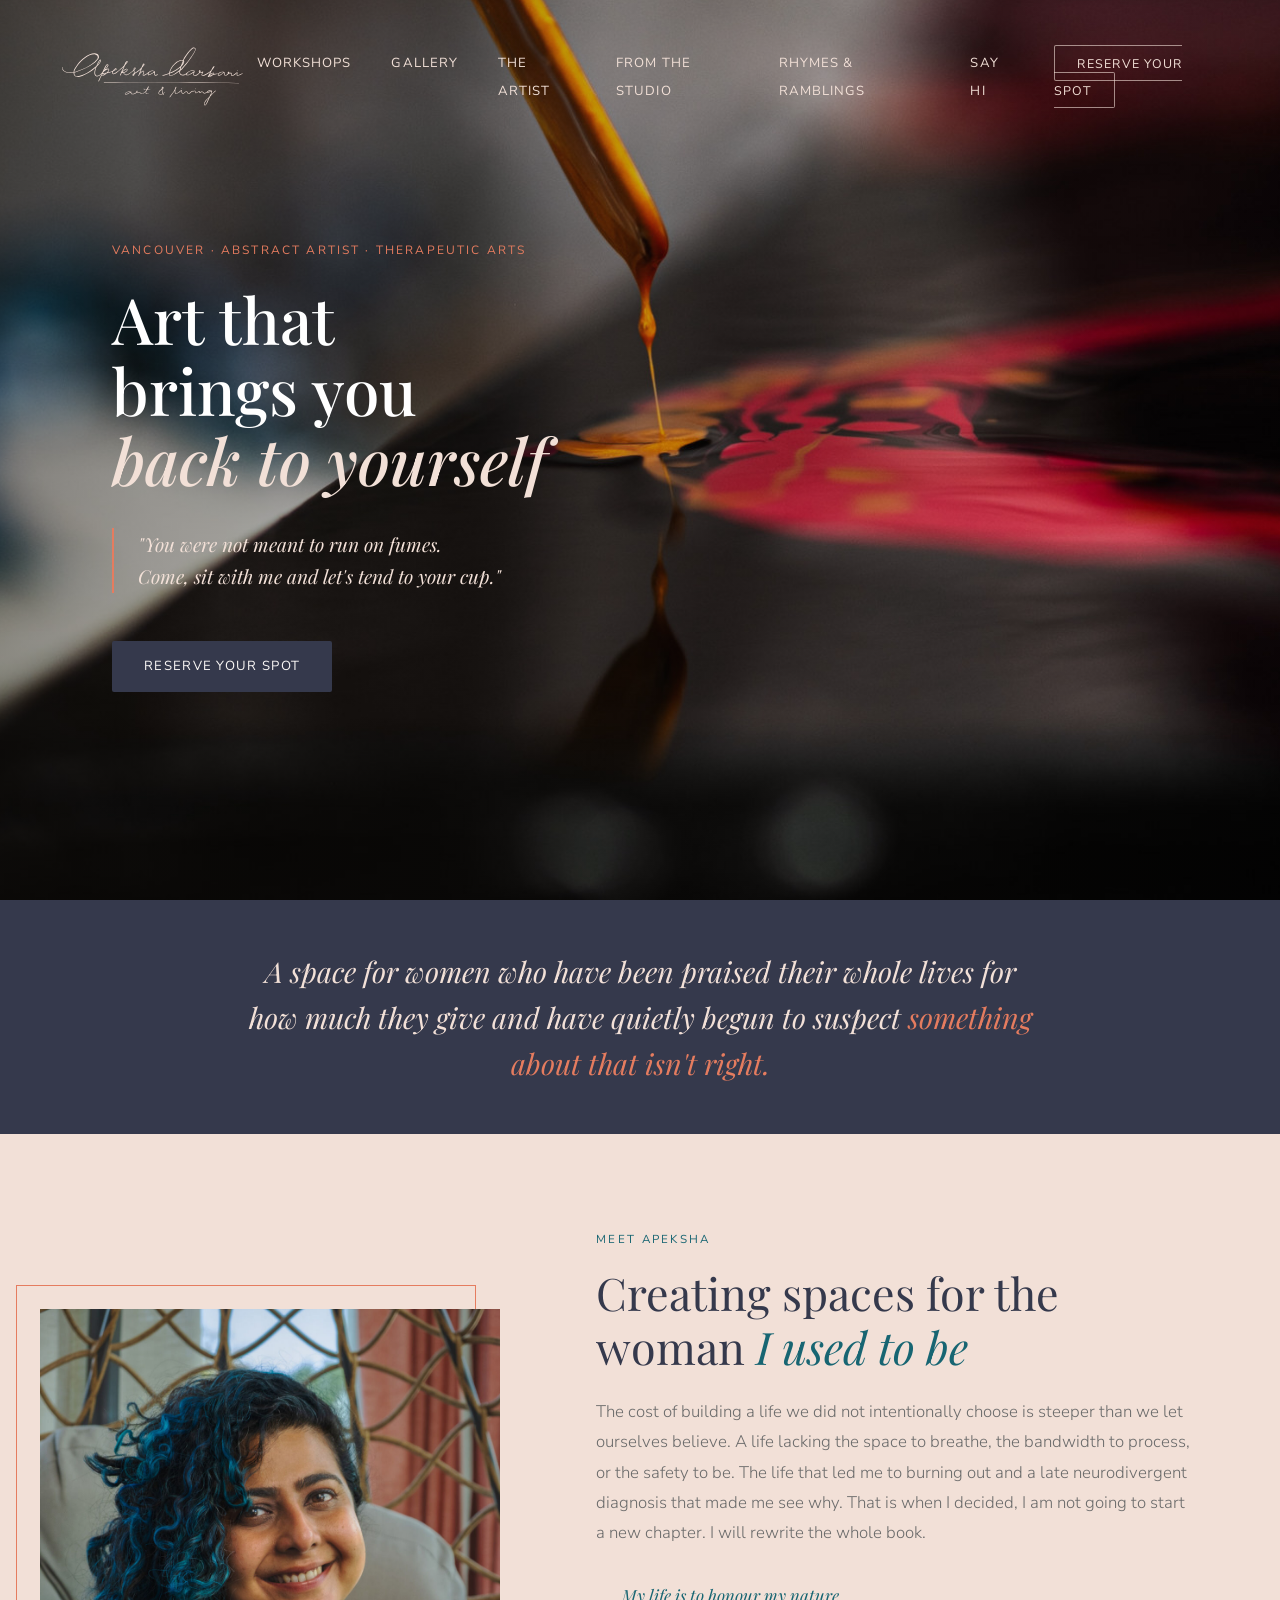
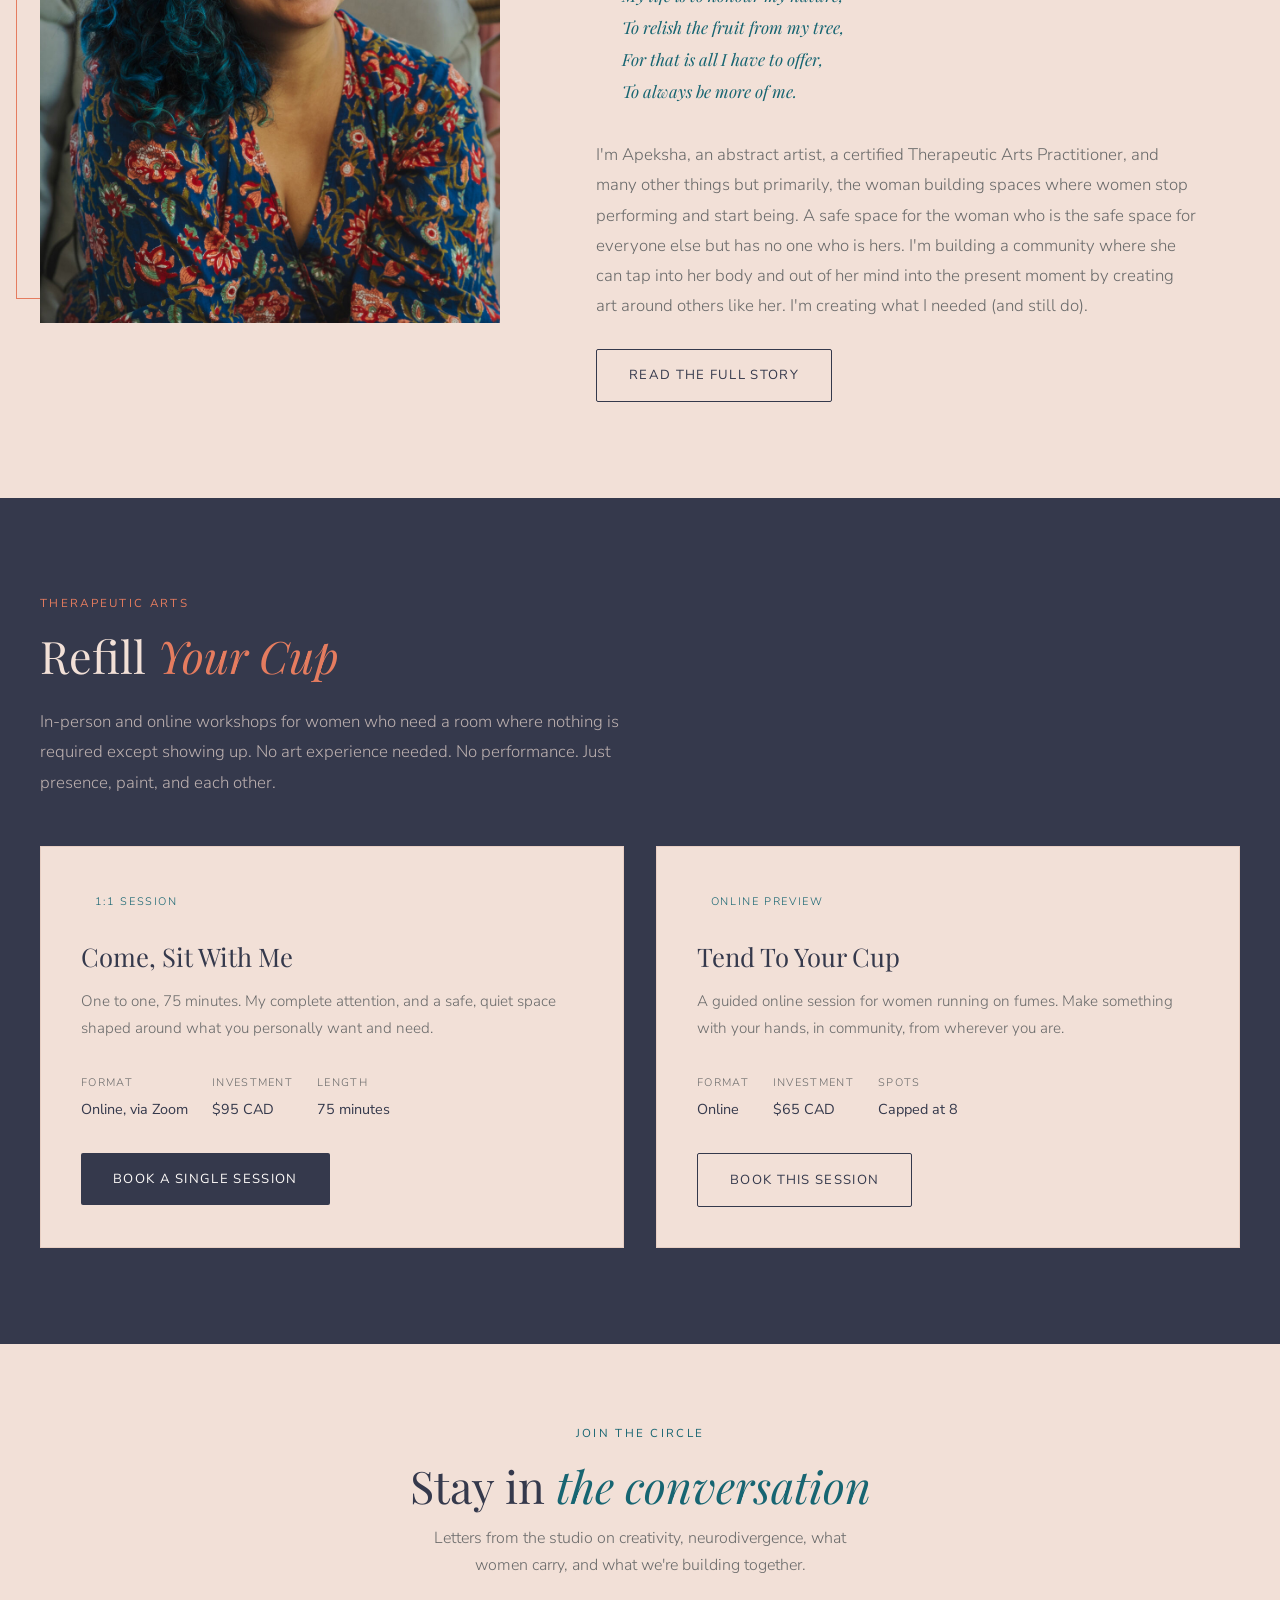
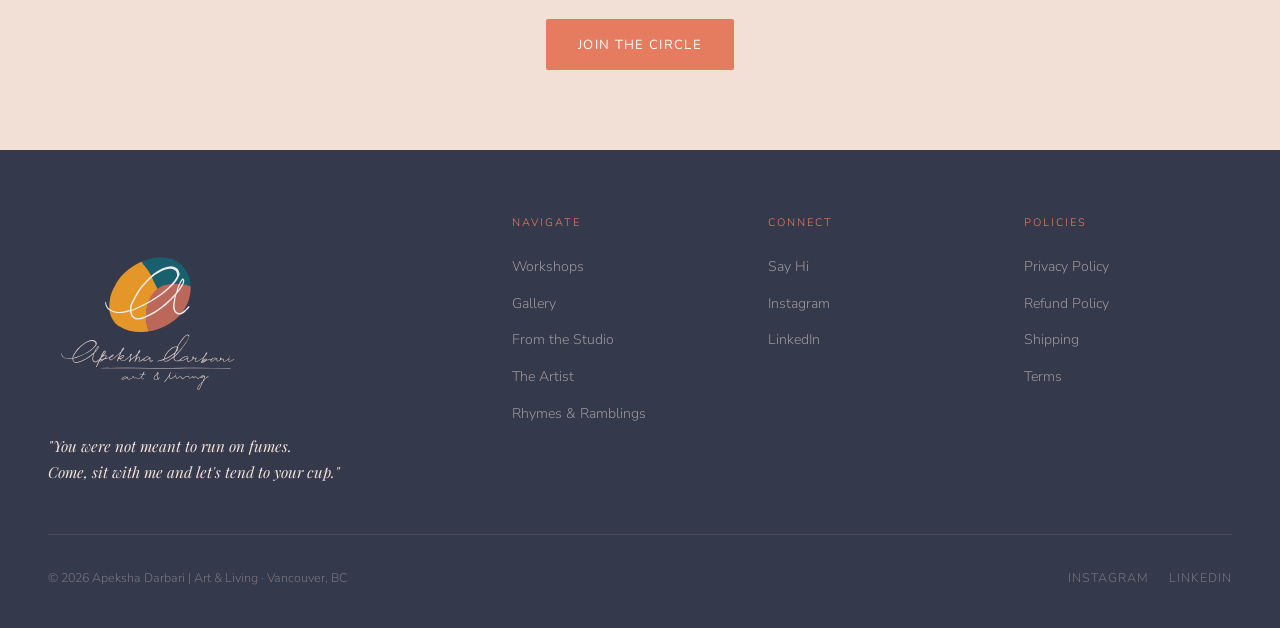
==== index.html @ f72301d7 "Homepage: rebuild workshop preview card for the two live sessions Replace the Aug-15-specific single" ====
<!DOCTYPE html>
<html lang="en">
<head>
  <meta charset="UTF-8" />
  <meta name="viewport" content="width=device-width, initial-scale=1.0" />
  <title>Apeksha Darbari | Art & Living</title>
  <meta name="description" content="Vancouver-based abstract artist and therapeutic arts practitioner. Original pour paintings, workshops for women, and spaces to refill your cup." />
  <meta property="og:type" content="website" />
  <meta property="og:site_name" content="Apeksha Darbari | Art &amp; Living" />
  <meta property="og:url" content="https://apekshadarbari.com/" />
  <link rel="canonical" href="https://apekshadarbari.com/" />
  <meta property="og:title" content="Apeksha Darbari | Art &amp; Living" />
  <meta property="og:description" content="Vancouver-based abstract artist and therapeutic arts practitioner. Original pour paintings, workshops for women, and spaces to refill your cup." />
  <meta property="og:image" content="https://apekshadarbari.com/assets/paintings/DSCF7618_v04.jpg" />
  <meta name="twitter:card" content="summary_large_image" />
  <meta name="twitter:image" content="https://apekshadarbari.com/assets/paintings/DSCF7618_v04.jpg" />
  <script type="application/ld+json">
  {
    "@context": "https://schema.org",
    "@type": "LocalBusiness",
    "name": "Apeksha Darbari | Art & Living",
    "description": "Vancouver-based abstract artist and therapeutic arts practitioner. Original pour paintings, workshops for women, and spaces to refill your cup.",
    "url": "https://apekshadarbari.com/",
    "image": "https://apekshadarbari.com/assets/paintings/DSCF7618_v04.jpg",
    "priceRange": "$$",
    "address": {
      "@type": "PostalAddress",
      "addressLocality": "Vancouver",
      "addressRegion": "BC",
      "addressCountry": "CA"
    },
    "founder": {
      "@type": "Person",
      "name": "Apeksha Darbari",
      "jobTitle": "Abstract Artist & Therapeutic Arts Practitioner",
      "url": "https://apekshadarbari.com/pages/about"
    },
    "sameAs": [
      "https://www.instagram.com/apekshadarbari",
      "https://www.linkedin.com/in/apekshadarbari"
    ]
  }
  </script>
  <link rel="stylesheet" href="css/style.css" />
  <link rel="icon" type="image/x-icon" href="/favicon.ico" />
  <link rel="icon" type="image/png" sizes="32x32" href="/favicon-32x32.png" />
  <link rel="icon" type="image/png" sizes="16x16" href="/favicon-16x16.png" />
  <link rel="apple-touch-icon" sizes="180x180" href="/apple-touch-icon.png" />
  <link rel="preconnect" href="https://fonts.googleapis.com" />
  <link rel="preconnect" href="https://fonts.gstatic.com" crossorigin />
  <link rel="stylesheet" href="https://fonts.googleapis.com/css2?family=Playfair+Display:ital,wght@0,400;0,500;0,600;1,400;1,500&family=Nunito+Sans:wght@300;400;600&family=Kalam:wght@400;700&display=swap" />
  <!-- Google tag (gtag.js) -->
  <script async src="https://www.googletagmanager.com/gtag/js?id=G-0LM9XW9N6Y"></script>
  <script>
    window.dataLayer = window.dataLayer || [];
    function gtag(){dataLayer.push(arguments);}
    gtag('js', new Date());
    gtag('config', 'G-0LM9XW9N6Y');
  </script>

  <!-- Meta Pixel Code -->
  <script>
  !function(f,b,e,v,n,t,s)
  {if(f.fbq)return;n=f.fbq=function(){n.callMethod?
  n.callMethod.apply(n,arguments):n.queue.push(arguments)};
  if(!f._fbq)f._fbq=n;n.push=n;n.loaded=!0;n.version='2.0';
  n.queue=[];t=b.createElement(e);t.async=!0;
  t.src=v;s=b.getElementsByTagName(e)[0];
  s.parentNode.insertBefore(t,s)}(window, document,'script',
  'https://connect.facebook.net/en_US/fbevents.js');
  fbq('init', '1409071834409371');
  fbq('track', 'PageView');
  </script>
  <noscript><img height="1" width="1" style="display:none"
  src="https://www.facebook.com/tr?id=1409071834409371&ev=PageView&noscript=1"
  /></noscript>
  <!-- End Meta Pixel Code -->

</head>
<body>

  <!-- NAV -->
  <nav>
    <a href="index.html" class="nav-logo">
      <img src="assets/branding/02_Logotype (with tagline)/apeksha-darbari_logotype-tagline_slate.svg" alt="Apeksha Darbari | Art & Living" />
    </a>
    <ul class="nav-links">
      <li><a href="pages/workshops.html">Workshops</a></li>
      <li><a href="pages/gallery.html">Gallery</a></li>
      <li><a href="pages/about.html">The Artist</a></li>
      <li><a href="pages/studio.html">From the Studio</a></li>
      <li><a href="pages/poetry.html">Rhymes & Ramblings</a></li>
      <li><a href="pages/contact.html">Say Hi</a></li>
      <li><a href="pages/workshops.html" class="nav-cta">Reserve Your Spot</a></li>
    </ul>
    <div class="hamburger" aria-label="Open menu" role="button" tabindex="0" aria-expanded="false">
      <span></span><span></span><span></span>
    </div>
  </nav>

  <!-- HERO -->
  <section class="hero" style="background-image: none;">
    <div class="hero-bg" style="background-image: url('assets/20250921_photoshoot_apeksha_darbari-04.jpeg');"></div>
    <div class="hero-overlay"></div>
    <div class="hero-text">
      <p class="hero-eyebrow">Vancouver · Abstract Artist · Therapeutic Arts</p>
      <h1 class="hero-title">
        Art that<br>
        brings you<br>
        <em>back to yourself</em>
      </h1>
      <p class="hero-tagline">
        "You were not meant to run on fumes.<br>
        Come, sit with me and let's tend to your cup."
      </p>
      <div class="hero-actions">
        <a href="pages/workshops.html" class="btn-primary">Reserve Your Spot</a>
      </div>
    </div>
  </section>

  <!-- INTRO STRIP -->
  <div class="intro-strip">
    <p>
      A space for women who have been praised their whole lives for how much they give
      and have quietly begun to suspect <span>something about that isn't right.</span>
    </p>
  </div>

  <!-- ABOUT PREVIEW -->
  <section class="about" id="meet-apeksha" style="background: var(--slate);">
    <div class="about-grid">
      <div class="about-image-wrap fade-up">
        <div class="about-image-accent"></div>
        <img
          src="assets/20250921_photoshoot_apeksha_darbari-11.jpg"
          alt="Apeksha Darbari, artist and therapeutic arts practitioner"
          loading="lazy"
        />
      </div>
      <div class="about-text fade-up">
        <span class="section-eyebrow">Meet Apeksha</span>
        <h2 class="section-title">Creating spaces for the<br>woman <em>I used to be</em></h2>
        <p class="section-body">
          The cost of building a life we did not intentionally choose is steeper than we let ourselves believe. A life lacking the space to breathe, the bandwidth to process, or the safety to be. The life that led me to burning out and a late neurodivergent diagnosis that made me see why. That is when I decided, I am not going to start a new chapter. I will rewrite the whole book.
        </p>
        <div class="about-poem">
          My life is to honour my nature,<br>
          To relish the fruit from my tree,<br>
          For that is all I have to offer,<br>
          To always be more of me.
        </div>
        <p class="section-body">
          I'm Apeksha, an abstract artist, a certified Therapeutic Arts Practitioner, and many other things but primarily, the woman building spaces where women stop performing and start being. A safe space for the woman who is the safe space for everyone else but has no one who is hers. I'm building a community where she can tap into her body and out of her mind into the present moment by creating art around others like her. I'm creating what I needed (and still do).
        </p>
        <br>
        <a href="pages/about.html" class="btn-secondary">Read the full story</a>
      </div>
    </div>
  </section>


  <!-- WORKSHOPS PREVIEW -->
  <section class="workshops" style="background: var(--midnight);">
    <div class="container">
      <span class="section-eyebrow">Therapeutic Arts</span>
      <h2 class="section-title" style="color: var(--slate);">Refill <em style="color: var(--clay)">Your Cup</em></h2>
      <p class="section-body" style="color: rgba(242,224,215,0.7);">
        In-person and online workshops for women who need a room where nothing is required except showing up.
        No art experience needed. No performance. Just presence, paint, and each other.
      </p>
      <div class="workshops-grid" style="margin-top: 3rem;">

        <div class="workshop-card fade-up" style="background: var(--slate);">
          <span class="workshop-tag">1:1 Session</span>
          <h3 class="workshop-title">Come, Sit With Me</h3>
          <p class="workshop-desc">
            One to one, 75 minutes. My complete attention, and a safe, quiet
            space shaped around what you personally want and need.
          </p>
          <div class="workshop-meta">
            <div class="workshop-meta-item">
              <span class="workshop-meta-label">Format</span>
              <span class="workshop-meta-value">Online, via Zoom</span>
            </div>
            <div class="workshop-meta-item">
              <span class="workshop-meta-label">Investment</span>
              <span class="workshop-meta-value">$95 CAD</span>
            </div>
            <div class="workshop-meta-item">
              <span class="workshop-meta-label">Length</span>
              <span class="workshop-meta-value">75 minutes</span>
            </div>
          </div>
          <a href="pages/workshops.html#sessions" class="btn-primary">Book a single session</a>
        </div>

        <div class="workshop-card fade-up" style="background: var(--slate);">
          <span class="workshop-tag">Online Preview</span>
          <h3 class="workshop-title">Tend To Your Cup</h3>
          <p class="workshop-desc">
            A guided online session for women running on fumes. Make
            something with your hands, in community, from wherever you are.
          </p>
          <div class="workshop-meta">
            <div class="workshop-meta-item">
              <span class="workshop-meta-label">Format</span>
              <span class="workshop-meta-value">Online</span>
            </div>
            <div class="workshop-meta-item">
              <span class="workshop-meta-label">Investment</span>
              <span class="workshop-meta-value">$65 CAD</span>
            </div>
            <div class="workshop-meta-item">
              <span class="workshop-meta-label">Spots</span>
              <span class="workshop-meta-value">Capped at 8</span>
            </div>
          </div>
          <a href="pages/workshops.html#sessions" class="btn-secondary">Book this session</a>
        </div>

      </div>
    </div>
  </section>

  <!-- EMAIL STRIP -->
  <section class="email-strip" style="background: var(--slate);">
    <span class="section-eyebrow">Join the circle</span>
    <h2 class="section-title">Stay in <em>the conversation</em></h2>
    <p>Letters from the studio on creativity, neurodivergence, what women carry, and what we're building together.</p>
    <a href="https://apekshadarbari.myflodesk.com/dmn24att1h" target="_blank" class="btn-primary">Join the circle</a>
  </section>

  <!-- FOOTER -->
  <footer>
    <div class="footer-grid">
      <div>
        <img src="assets/branding/01_Logo full/apeksha-darbari_logo-full_colour-slate.svg" alt="Apeksha Darbari emblem" class="footer-emblem" />
        <p class="footer-brand-tagline">"You were not meant to run on fumes.<br>Come, sit with me and let's tend to your cup."</p>
      </div>
      <div>
        <p class="footer-heading">Navigate</p>
        <ul class="footer-links">
          <li><a href="pages/workshops.html">Workshops</a></li>
          <li><a href="pages/gallery.html">Gallery</a></li>
          <li><a href="pages/studio.html">From the Studio</a></li>
          <li><a href="pages/about.html">The Artist</a></li>
          <li><a href="pages/poetry.html">Rhymes & Ramblings</a></li>
        </ul>
      </div>
      <div>
        <p class="footer-heading">Connect</p>
        <ul class="footer-links">
          <li><a href="pages/contact.html">Say Hi</a></li>
          <li><a href="https://www.instagram.com/apekshadarbari" target="_blank" rel="noopener">Instagram</a></li>
          <li><a href="https://www.linkedin.com/in/apekshadarbari" target="_blank" rel="noopener">LinkedIn</a></li>
        </ul>
      </div>
      <div>
        <p class="footer-heading">Policies</p>
        <ul class="footer-links">
          <li><a href="pages/privacy.html">Privacy Policy</a></li>
          <li><a href="pages/refunds.html">Refund Policy</a></li>
          <li><a href="pages/shipping.html">Shipping</a></li>
          <li><a href="pages/terms.html">Terms</a></li>
        </ul>
      </div>
    </div>
    <div class="footer-bottom">
      <p>© 2026 Apeksha Darbari | Art & Living · Vancouver, BC</p>
      <div class="social-links">
        <a href="https://www.instagram.com/apekshadarbari" target="_blank" rel="noopener">Instagram</a>
        <a href="https://www.linkedin.com/in/apekshadarbari" target="_blank" rel="noopener">LinkedIn</a>
      </div>
    </div>
  </footer>

  <script src="js/main.js"></script>
</body>
</html>
---- css/style.css ----
/* Fonts (Playfair Display, Nunito Sans, Kalam) are now loaded via a <link rel="stylesheet">
   tag in each page's <head>, not @import here — @import is render-blocking because the
   browser has to download and parse this whole file before it even discovers the fonts
   need loading. A <link> tag lets the browser fetch fonts in parallel instead. */

:root {
  --teal: #176572;
  --teal-light: #e8f4f6;
  --teal-mid: #2a8a9a;
  --clay: #e57c5f;
  --clay-light: #fdf0ec;
  --yellow: #f79d26;
  --midnight: #35394c;
  --slate: #f2e0d7;
  --slate-dark: #e8cfc3;
  --white: #fdfaf8;
  --text: #2a2a2a;
  --text-muted: #6b6b6b;
  --font-display: 'Playfair Display', Georgia, serif;
  --font-body: 'Nunito Sans', 'Proxima Nova', 'Open Sans', sans-serif;
  --max-width: 1200px;
  --section-pad: 6rem 2rem;
}

* { margin: 0; padding: 0; box-sizing: border-box; }

html { scroll-behavior: smooth; }

body {
  font-family: var(--font-body);
  font-weight: 300;
  color: var(--text);
  background: var(--white);
  line-height: 1.7;
  -webkit-font-smoothing: antialiased;
}

a { color: inherit; text-decoration: none; }
img { max-width: 100%; display: block; }

/* Nunito Sans is only loaded at weights 300/400/600 (see the font <link> in each page's <head>) — the browser
   default for <strong>/<b> is font-weight 700, which isn't in that set, so bold text was
   rendering inconsistently (sometimes invisible) across browsers. Pin it to the loaded 600. */
strong, b { font-weight: 600; }

h1, h2, h3, h4 {
  font-family: var(--font-display);
  font-weight: 400;
  line-height: 1.2;
}

/* ── NAV ──
   Scoped to :not(.gallery-pagination) because the gallery page also has a <nav> element
   for its page-number controls (nav.gallery-pagination) - without this exclusion, that
   inherited position:fixed/top:0 and rendered pinned to the top of the viewport instead
   of sitting under the grid where it belongs. */
nav:not(.gallery-pagination) {
  position: fixed;
  top: 0; left: 0; right: 0;
  z-index: 100;
  display: flex;
  align-items: center;
  justify-content: space-between;
  padding: 1.5rem 3rem;
  background: transparent;
  border-bottom: none;
  transition: padding 0.3s ease, background 0.3s ease;
}

nav.scrolled {
  padding: 1rem 3rem;
  background: rgba(53, 57, 76, 0.88);
  backdrop-filter: blur(12px);
}

/* backdrop-filter on nav.scrolled (above) turns <nav> into a containing block for any
   position:fixed descendant, so the full-viewport mobile menu overlay (.nav-links.open,
   which lives inside <nav>) gets trapped inside nav's own small header-height box instead
   of covering the screen — the menu's background stops short and page content bleeds
   through behind the menu text. Killing the blur while the menu is open (menu-open class
   is toggled in js/main.js) removes that containing block so the overlay covers the full
   viewport as intended. Same specificity as nav.scrolled above, so source order decides —
   keep this rule after it. */
nav.menu-open {
  backdrop-filter: none;
}

nav.scrolled .nav-links a,
nav.nav-light.scrolled .nav-links a { color: var(--slate); }
nav.scrolled .nav-links a:hover,
nav.nav-light.scrolled .nav-links a:hover { color: var(--clay); }
nav.scrolled .nav-cta { color: var(--slate) !important; border-color: rgba(242,224,215,0.5) !important; background: transparent !important; }
nav.scrolled .nav-cta:hover { background: var(--clay) !important; color: var(--white) !important; border-color: var(--clay) !important; }
nav.nav-light.scrolled .nav-cta { color: var(--slate) !important; border-color: rgba(242,224,215,0.5) !important; background: transparent !important; }
nav.scrolled .nav-logo img,
nav.nav-light.scrolled .nav-logo img { content: url('../assets/branding/02_Logotype (with tagline)/apeksha-darbari_logotype-tagline_slate.svg'); }

/* To switch nav to full logo: replace the two logo URLs below with:
   ../assets/branding/01_Logo full/apeksha-darbari_logo-full_colour.svg
   and in nav.scrolled use: ../assets/branding/01_Logo full/apeksha-darbari_logo-full_colour-slate.svg */
nav.nav-light .nav-logo img { content: url('../assets/branding/02_Logotype (with tagline)/apeksha-darbari_logotype-tagline_slate.svg'); }
nav.nav-light .nav-links a { color: var(--slate); }
nav.nav-light .nav-links a:hover { color: var(--clay); }
nav.nav-light .nav-cta { color: var(--slate) !important; border-color: rgba(242,224,215,0.5) !important; }
nav.nav-light .nav-cta:hover { background: var(--clay) !important; color: var(--white) !important; border-color: var(--clay) !important; }
nav.nav-light .hamburger span { background: var(--slate); }

.nav-logo img {
  height: auto;
  width: 220px;
  display: block;
}

.nav-links {
  display: flex;
  gap: 2.5rem;
  list-style: none;
}

.nav-links a {
  font-size: 0.82rem;
  font-weight: 400;
  letter-spacing: 0.08em;
  text-transform: uppercase;
  color: var(--slate);
  position: relative;
  transition: color 0.2s;
}

.nav-links a::after {
  content: '';
  position: absolute;
  bottom: -3px; left: 0;
  width: 0; height: 1px;
  background: var(--clay);
  transition: width 0.3s ease;
}

.nav-links a:hover { color: var(--clay); }
.nav-links a:hover::after { width: 100%; }

.nav-cta {
  background: transparent;
  color: var(--slate) !important;
  padding: 0.55rem 1.4rem;
  border-radius: 2px;
  border: 1px solid rgba(242, 224, 215, 0.6) !important;
  font-size: 0.78rem !important;
  letter-spacing: 0.1em !important;
  transition: background 0.2s, border-color 0.2s !important;
}
.nav-cta:hover { background: var(--clay) !important; color: var(--white) !important; border-color: var(--clay) !important; }
.nav-cta::after { display: none !important; }

.hamburger {
  display: none;
  cursor: pointer;
  flex-direction: column;
  gap: 5px;
  /* .nav-links.open (the mobile menu overlay) has z-index: 99 and lives inside <nav>.
     .hamburger has no position set, and unpositioned elements always paint below
     positioned ones regardless of z-index — so without this, the open overlay covers
     the hamburger/close icon completely and there's no visible way to close the menu. */
  position: relative;
  z-index: 100;
  /* Visual icon is only ~22x15px — well under the ~44px touch target recommended for
     mobile. Padding expands the tappable area; the matching negative margin cancels it
     out visually so the icon's position in the nav bar doesn't shift. */
  padding: 14px 11px;
  margin: -14px -11px;
}
/* Default matches .nav-links a's default slate colour, since the base <nav> (no .nav-light)
   is only used on the homepage, which sits over a dark hero image on load. */
.hamburger span { width: 22px; height: 1.5px; background: var(--slate); transition: 0.3s; display: block; }

/* ── HERO ── */
.hero {
  min-height: 100vh;
  position: relative;
  display: flex;
  align-items: center;
  overflow: hidden;
}

.hero-bg {
  position: absolute;
  inset: 0;
  background-size: cover;
  background-position: center;
  transform: scale(1.03);
  transition: transform 8s ease;
}

.hero:hover .hero-bg { transform: scale(1); }

.hero-overlay {
  position: absolute;
  inset: 0;
  background: linear-gradient(
    to right,
    rgba(20, 16, 12, 0.42) 0%,
    rgba(20, 16, 12, 0.22) 60%,
    rgba(20, 16, 12, 0.05) 100%
  );
}

.hero-text {
  position: relative;
  z-index: 1;
  display: flex;
  flex-direction: column;
  justify-content: center;
  padding: 8rem 5rem 6rem;
  max-width: 680px;
}

.hero-eyebrow {
  font-size: 0.75rem;
  letter-spacing: 0.18em;
  text-transform: uppercase;
  color: var(--clay);
  margin-bottom: 1.5rem;
  font-weight: 400;
}

.hero-title {
  font-size: clamp(3rem, 5vw, 5rem);
  font-weight: 500;
  color: #fff;
  line-height: 1.1;
  margin-bottom: 2rem;
}

.hero-title em {
  font-style: italic;
  color: var(--slate);
}

.hero-tagline {
  font-family: var(--font-display);
  font-size: 1.2rem;
  font-weight: 400;
  font-style: italic;
  color: var(--slate);
  line-height: 1.7;
  margin-bottom: 3rem;
  max-width: 480px;
  border-left: 2px solid var(--clay);
  padding-left: 1.5rem;
}

.hero-actions { display: flex; gap: 1rem; flex-wrap: wrap; }
.hero-actions .btn-primary:hover { background: var(--clay); color: var(--white); }

.btn-primary {
  display: inline-block;
  background: var(--midnight);
  color: var(--white);
  padding: 0.9rem 2rem;
  font-size: 0.82rem;
  letter-spacing: 0.1em;
  text-transform: uppercase;
  font-weight: 400;
  border-radius: 2px;
  transition: background 0.2s, transform 0.2s;
  font-family: var(--font-body);
  border: none;
  cursor: pointer;
}
.btn-primary:hover { background: #4a4f66; transform: translateY(-1px); }

/* Join the circle button — clay variant inside email-strip */
.email-strip .btn-primary { background: var(--clay); color: var(--white); border: none; }
.email-strip .btn-primary:hover { background: #d4694d; }

.btn-secondary {
  display: inline-block;
  background: transparent;
  color: #fff;
  padding: 0.9rem 2rem;
  font-size: 0.82rem;
  letter-spacing: 0.1em;
  text-transform: uppercase;
  font-weight: 400;
  border-radius: 2px;
  border: 1px solid rgba(255,255,255,0.5);
  transition: all 0.2s;
  font-family: var(--font-body);
  cursor: pointer;
}
.btn-secondary:hover { border-color: var(--clay); color: var(--clay); transform: translateY(-1px); }

/* btn-secondary outside hero reverts to dark */
section:not(.hero) .btn-secondary,
footer .btn-secondary {
  color: var(--midnight);
  border-color: var(--midnight);
}
section:not(.hero) .btn-secondary:hover,
footer .btn-secondary:hover { border-color: var(--clay); color: var(--clay); }

/* ── SECTION SHARED ── */
section { padding: var(--section-pad); }

.section-eyebrow {
  font-size: 0.72rem;
  letter-spacing: 0.2em;
  text-transform: uppercase;
  color: var(--clay);
  font-weight: 400;
  margin-bottom: 1rem;
  display: block;
}

.section-title {
  font-size: clamp(2rem, 3.5vw, 3rem);
  color: var(--midnight);
  margin-bottom: 1.5rem;
  font-weight: 300;
}

.section-title em { font-style: italic; color: var(--teal); }

.section-body {
  font-size: 1.05rem;
  color: var(--text-muted);
  max-width: 600px;
  line-height: 1.8;
}

.container { max-width: var(--max-width); margin: 0 auto; }

/* ── INTRO STRIP ── */
.intro-strip {
  background: var(--midnight);
  padding: 3rem 3rem;
  text-align: center;
}

.intro-strip p {
  font-family: var(--font-display);
  font-size: clamp(1.3rem, 2.5vw, 1.8rem);
  font-style: italic;
  font-weight: 300;
  color: var(--slate);
  max-width: 800px;
  margin: 0 auto;
  line-height: 1.6;
}

.intro-strip p span { color: var(--clay); }

/* ── ABOUT ── */
.about { background: var(--white); }

.about-grid {
  max-width: var(--max-width);
  margin: 0 auto;
  display: grid;
  grid-template-columns: 5fr 7fr;
  gap: 6rem;
  align-items: center;
}

.about-image-wrap { position: relative; }

.about-image-wrap img {
  width: 100%;
  aspect-ratio: 3/4;
  object-fit: cover;
  object-position: center top;
}

.about-image-accent {
  position: absolute;
  top: -1.5rem; left: -1.5rem;
  width: 100%; height: 100%;
  border: 1.5px solid var(--clay);
  z-index: -1;
}

.about-text { padding-right: 2rem; }

.about-poem {
  font-family: var(--font-display);
  font-style: italic;
  font-size: 1.05rem;
  color: var(--teal);
  line-height: 1.9;
  margin: 2rem 0;
  padding-left: 1.5rem;
  border-left: 2px solid var(--slate);
}

/* ── ART SHOP ── */
.shop { background: var(--slate); }

.shop-header {
  max-width: var(--max-width);
  margin: 0 auto 3rem;
  display: flex;
  justify-content: space-between;
  align-items: flex-end;
}

.art-grid {
  max-width: var(--max-width);
  margin: 0 auto;
  display: grid;
  grid-template-columns: repeat(3, 1fr);
  gap: 2rem;
}

.art-card {
  background: var(--white);
  overflow: hidden;
  transition: transform 0.3s ease, box-shadow 0.3s ease;
  cursor: pointer;
}

.art-card:hover { transform: translateY(-4px); box-shadow: 0 12px 40px rgba(53, 57, 76, 0.12); }

.art-card-image {
  position: relative;
  background: var(--white);
}

.art-card-image img {
  width: 100%;
  height: auto;
  object-fit: contain;
  display: block;
  transition: transform 0.5s ease;
}

.art-card:hover .art-card-image img { transform: scale(1.04); }

.art-card-overlay {
  position: absolute;
  inset: 0;
  background: rgba(53, 57, 76, 0.6);
  display: flex;
  align-items: center;
  justify-content: center;
  opacity: 0;
  transition: opacity 0.3s;
}

.art-card:hover .art-card-overlay { opacity: 1; }

.art-card-overlay span {
  color: var(--white);
  font-size: 0.78rem;
  letter-spacing: 0.15em;
  text-transform: uppercase;
  border: 1px solid rgba(255,255,255,0.6);
  padding: 0.6rem 1.2rem;
}

.art-card-info { padding: 1.25rem 1.25rem 1.5rem; }

.art-card-name {
  font-family: var(--font-display);
  font-size: 1.25rem;
  color: var(--midnight);
  margin-bottom: 0.4rem;
}

.art-card-meta {
  display: flex;
  justify-content: space-between;
  align-items: center;
}

.art-card-price {
  font-size: 0.9rem;
  color: var(--text-muted);
  font-weight: 400;
}

.art-card-status {
  font-size: 0.7rem;
  letter-spacing: 0.1em;
  text-transform: uppercase;
  color: var(--clay);
}

/* ── WORKSHOPS ── */
.workshops { background: var(--white); }

.workshops-grid {
  max-width: var(--max-width);
  margin: 3rem auto 0;
  display: grid;
  grid-template-columns: 1fr 1fr;
  gap: 2rem;
}

.workshop-card {
  border: 1px solid var(--slate-dark);
  padding: 2.5rem;
  position: relative;
  overflow: hidden;
  transition: border-color 0.3s;
}

.workshop-card::before {
  content: '';
  position: absolute;
  top: 0; left: 0;
  width: 3px; height: 0;
  background: var(--teal);
  transition: height 0.4s ease;
}

.workshop-card:hover { border-color: var(--slate); }
.workshop-card:hover::before { height: 100%; }

.workshop-tag {
  display: inline-block;
  font-size: 0.68rem;
  letter-spacing: 0.15em;
  text-transform: uppercase;
  color: var(--teal);
  border: 1px solid var(--slate);
  padding: 0.3rem 0.8rem;
  border-radius: 2px;
  margin-bottom: 1.5rem;
}

.workshop-title {
  font-family: var(--font-display);
  font-size: 1.6rem;
  color: var(--midnight);
  margin-bottom: 1rem;
  font-weight: 400;
}

.workshop-desc {
  font-size: 0.95rem;
  color: var(--text-muted);
  line-height: 1.8;
  margin-bottom: 2rem;
}

.workshop-meta {
  display: flex;
  gap: 1.5rem;
  margin-bottom: 2rem;
}

.workshop-meta-item {
  display: flex;
  flex-direction: column;
  gap: 0.25rem;
}

.workshop-meta-label {
  font-size: 0.68rem;
  letter-spacing: 0.12em;
  text-transform: uppercase;
  color: var(--text-muted);
}

.workshop-meta-value {
  font-size: 0.9rem;
  color: var(--midnight);
  font-weight: 400;
}

/* ── POETRY ── */
.poetry { background: var(--midnight); padding: var(--section-pad); }

.poetry .section-eyebrow { color: var(--clay); }

.poetry .section-title { color: var(--slate); }
.poetry .section-title em { color: var(--clay); }

.poetry-intro {
  font-family: var(--font-display);
  font-style: italic;
  font-size: 1.1rem;
  color: rgba(242, 224, 215, 0.7);
  max-width: 560px;
  line-height: 1.8;
  margin-bottom: 3rem;
}

.poetry-grid {
  max-width: var(--max-width);
  margin: 0 auto;
  display: grid;
  grid-template-columns: repeat(3, 1fr);
  gap: 1.5rem;
}

.poetry-card {
  border: 1px solid rgba(242, 224, 215, 0.15);
  padding: 2rem;
  transition: border-color 0.3s, background 0.3s;
  cursor: pointer;
}

.poetry-card:hover {
  border-color: rgba(229, 124, 95, 0.4);
  background: rgba(229, 124, 95, 0.04);
}

.poetry-card-title {
  font-family: var(--font-display);
  font-size: 1.3rem;
  font-weight: 400;
  color: var(--slate);
  margin-bottom: 0.5rem;
}

.poetry-card-date {
  font-size: 0.72rem;
  letter-spacing: 0.1em;
  text-transform: uppercase;
  color: var(--clay);
  margin-bottom: 1rem;
}

.poetry-card-excerpt {
  font-size: 0.9rem;
  color: rgba(242, 224, 215, 0.6);
  line-height: 1.7;
  font-style: italic;
  font-family: var(--font-display);
}

.poetry-header {
  max-width: var(--max-width);
  margin: 0 auto 3rem;
}

/* ── EMAIL STRIP ── */
.email-strip {
  background: var(--clay-light);
  padding: 5rem 2rem;
  text-align: center;
}

.email-strip .section-title { margin-bottom: 0.75rem; }

.email-strip p {
  color: var(--text-muted);
  font-size: 1rem;
  margin-bottom: 2.5rem;
  max-width: 460px;
  margin-left: auto;
  margin-right: auto;
}

.email-form {
  display: flex;
  gap: 0;
  max-width: 440px;
  margin: 0 auto;
}

.email-form input {
  flex: 1;
  padding: 0.9rem 1.25rem;
  border: 1px solid var(--slate-dark);
  background: var(--white);
  font-family: var(--font-body);
  font-size: 0.9rem;
  font-weight: 300;
  outline: none;
  color: var(--text);
  border-radius: 0;
}

.email-form input::placeholder { color: var(--text-muted); }
.email-form input:focus { border-color: var(--midnight); }

.email-form button {
  background: var(--midnight);
  color: var(--white);
  border: none;
  padding: 0.9rem 1.75rem;
  font-family: var(--font-body);
  font-size: 0.78rem;
  letter-spacing: 0.1em;
  text-transform: uppercase;
  cursor: pointer;
  font-weight: 400;
  transition: background 0.2s;
  border-radius: 0;
}

.email-form button:hover { background: #4a4f66; }

/* ── CONTACT ── */
.contact { background: var(--white); }

.contact-grid {
  max-width: var(--max-width);
  margin: 0 auto;
  display: grid;
  grid-template-columns: 1fr 1fr;
  gap: 6rem;
  align-items: start;
}

.contact-form-group { margin-bottom: 1.25rem; }

.contact-form-group label {
  display: block;
  font-size: 0.72rem;
  letter-spacing: 0.12em;
  text-transform: uppercase;
  color: var(--text-muted);
  margin-bottom: 0.5rem;
}

.contact-form-group input,
.contact-form-group textarea {
  width: 100%;
  padding: 0.85rem 1rem;
  border: 1px solid var(--slate-dark);
  background: var(--white);
  font-family: var(--font-body);
  font-size: 0.95rem;
  font-weight: 300;
  color: var(--text);
  outline: none;
  transition: border-color 0.2s;
  border-radius: 0;
}

.contact-form-group input:focus,
.contact-form-group textarea:focus { border-color: var(--midnight); }

.contact-form-group textarea { min-height: 140px; resize: vertical; }

.contact-info-item {
  margin-bottom: 2rem;
}

.contact-info-label {
  font-size: 0.72rem;
  letter-spacing: 0.12em;
  text-transform: uppercase;
  color: var(--clay);
  display: block;
  margin-bottom: 0.4rem;
}

.contact-info-value {
  font-family: var(--font-display);
  font-size: 1.15rem;
  color: var(--midnight);
}

/* ── FOOTER ── */
footer {
  background: var(--midnight);
  padding: 4rem 3rem 2.5rem;
}

.footer-grid {
  max-width: var(--max-width);
  margin: 0 auto;
  display: grid;
  grid-template-columns: 2fr 1fr 1fr 1fr;
  gap: 3rem;
  margin-bottom: 3rem;
}

.footer-emblem {
  height: auto;
  width: 200px;
  margin-bottom: 1.25rem;
  opacity: 0.9;
}

.footer-brand-tagline {
  font-family: var(--font-display);
  font-style: italic;
  font-size: 0.95rem;
  color: var(--slate);
  line-height: 1.7;
  max-width: 420px;
  white-space: normal;
}

.footer-heading {
  font-size: 0.68rem;
  letter-spacing: 0.18em;
  text-transform: uppercase;
  color: var(--clay);
  margin-bottom: 1.25rem;
}

.footer-links { list-style: none; }
.footer-links li { margin-bottom: 0.6rem; }
.footer-links a {
  font-size: 0.88rem;
  color: rgba(242, 224, 215, 0.55);
  transition: color 0.2s;
}
.footer-links a:hover { color: var(--slate); }

.footer-bottom {
  max-width: var(--max-width);
  margin: 0 auto;
  padding-top: 2rem;
  border-top: 1px solid rgba(242, 224, 215, 0.1);
  display: flex;
  justify-content: space-between;
  align-items: center;
}

.footer-bottom p {
  font-size: 0.78rem;
  color: rgba(242, 224, 215, 0.35);
}

.social-links { display: flex; gap: 1.25rem; }
.social-links a {
  font-size: 0.78rem;
  letter-spacing: 0.08em;
  color: rgba(242, 224, 215, 0.35);
  text-transform: uppercase;
  transition: color 0.2s;
}
.social-links a:hover { color: var(--clay); }

/* ── PAGE HERO (inner pages) ── */
.page-hero {
  padding: 12rem 3rem 6rem;
  background: var(--midnight);
  max-width: 100%;
}

.page-hero-inner { max-width: var(--max-width); margin: 0 auto; }

.page-hero .section-eyebrow { color: var(--clay); }
.page-hero .section-title { font-size: clamp(2.5rem, 5vw, 4rem); color: var(--slate); }
.page-hero .section-title em { color: var(--clay); }
.page-hero .section-title em { font-style: italic; color: var(--clay); }

/* ── PRODUCT PAGE ── */
.product-grid {
  max-width: var(--max-width);
  margin: 0 auto;
  display: grid;
  grid-template-columns: repeat(auto-fill, minmax(300px, 1fr));
  gap: 2rem;
}

/* ── HEADING COLOR BY SECTION BACKGROUND (site-wide) ──
   Two-tone headings: the lead-in text takes the primary text color for
   that background, and the emphasized <em> phrase takes the accent color.
   Midnight-background sections: lead-in slate, emphasis clay.
   Slate-background sections: lead-in midnight, emphasis teal.
   This targets .section-title (h1/h2 page and section headings) only;
   body/primary text elsewhere is unaffected. */
section[style*="var(--midnight)"] .section-title {
  color: var(--slate);
}
section[style*="var(--midnight)"] .section-title em {
  color: var(--clay);
}
section[style*="var(--slate)"] .section-title {
  color: var(--midnight);
}
section[style*="var(--slate)"] .section-title em {
  color: var(--teal);
}

/* Same background-aware rule for eyebrow labels: Clay reads poorly on Slate,
   so eyebrows switch to Teal there. Midnight-background eyebrows keep the
   default Clay (already the base .section-eyebrow color, no override needed). */
section[style*="var(--slate)"] .section-eyebrow {
  color: var(--teal);
}

/* ── RESPONSIVE ── */
@media (max-width: 960px) {
  nav:not(.gallery-pagination) { padding: 1.25rem 1.5rem; }
  .hero { min-height: 90vh; }
  .hero-text { padding: 7rem 2.5rem 4rem; max-width: 100%; }
  .about-grid { grid-template-columns: 1fr; gap: 3rem; }
  .about-image-accent { display: none; }
  .about-text { padding-right: 0; }
  .art-grid { grid-template-columns: 1fr 1fr; }
  .workshops-grid { grid-template-columns: 1fr; }
  .poetry-grid { grid-template-columns: 1fr 1fr; }
  .footer-grid { grid-template-columns: 1fr 1fr; gap: 2rem; }
  .contact-grid { grid-template-columns: 1fr; gap: 3rem; }
}

@media (max-width: 640px) {
  :root { --section-pad: 4rem 1.5rem; }
  nav:not(.gallery-pagination) { padding: 1rem 1.5rem; }
  .nav-links { display: none; }
  .hamburger { display: flex; }
  .nav-links.open {
    display: flex;
    flex-direction: column;
    position: fixed;
    top: 0; left: 0; right: 0; bottom: 0;
    background: var(--midnight);
    align-items: center;
    justify-content: center;
    gap: 2rem;
    z-index: 99;
  }
  .nav-links.open a { font-size: 1.1rem; color: var(--slate); }
  .nav-links.open a:hover { color: var(--clay); }
  .nav-links.open a.nav-cta { color: var(--slate) !important; border-color: rgba(242,224,215,0.5) !important; background: transparent !important; }
  .nav-links.open a.nav-cta:hover { background: var(--clay) !important; color: var(--white) !important; border-color: var(--clay) !important; }
  .nav-links.open ~ .hamburger span { background: var(--slate); }
  .art-grid { grid-template-columns: 1fr; }
  .poetry-grid { grid-template-columns: 1fr; }
  .footer-grid { grid-template-columns: 1fr; }
  .workshops-grid { grid-template-columns: 1fr; }
  .email-form { flex-direction: column; }
  .shop-header { flex-direction: column; align-items: flex-start; gap: 1rem; }
  .hero-title { font-size: 2.5rem; }
}

/* ── ANIMATIONS ── */
.fade-up {
  opacity: 0;
  transform: translateY(24px);
  transition: opacity 0.7s ease, transform 0.7s ease;
}
.fade-up.visible { opacity: 1; transform: translateY(0); }

.fade-up:nth-child(2) { transition-delay: 0.1s; }
.fade-up:nth-child(3) { transition-delay: 0.2s; }
.fade-up:nth-child(4) { transition-delay: 0.3s; }
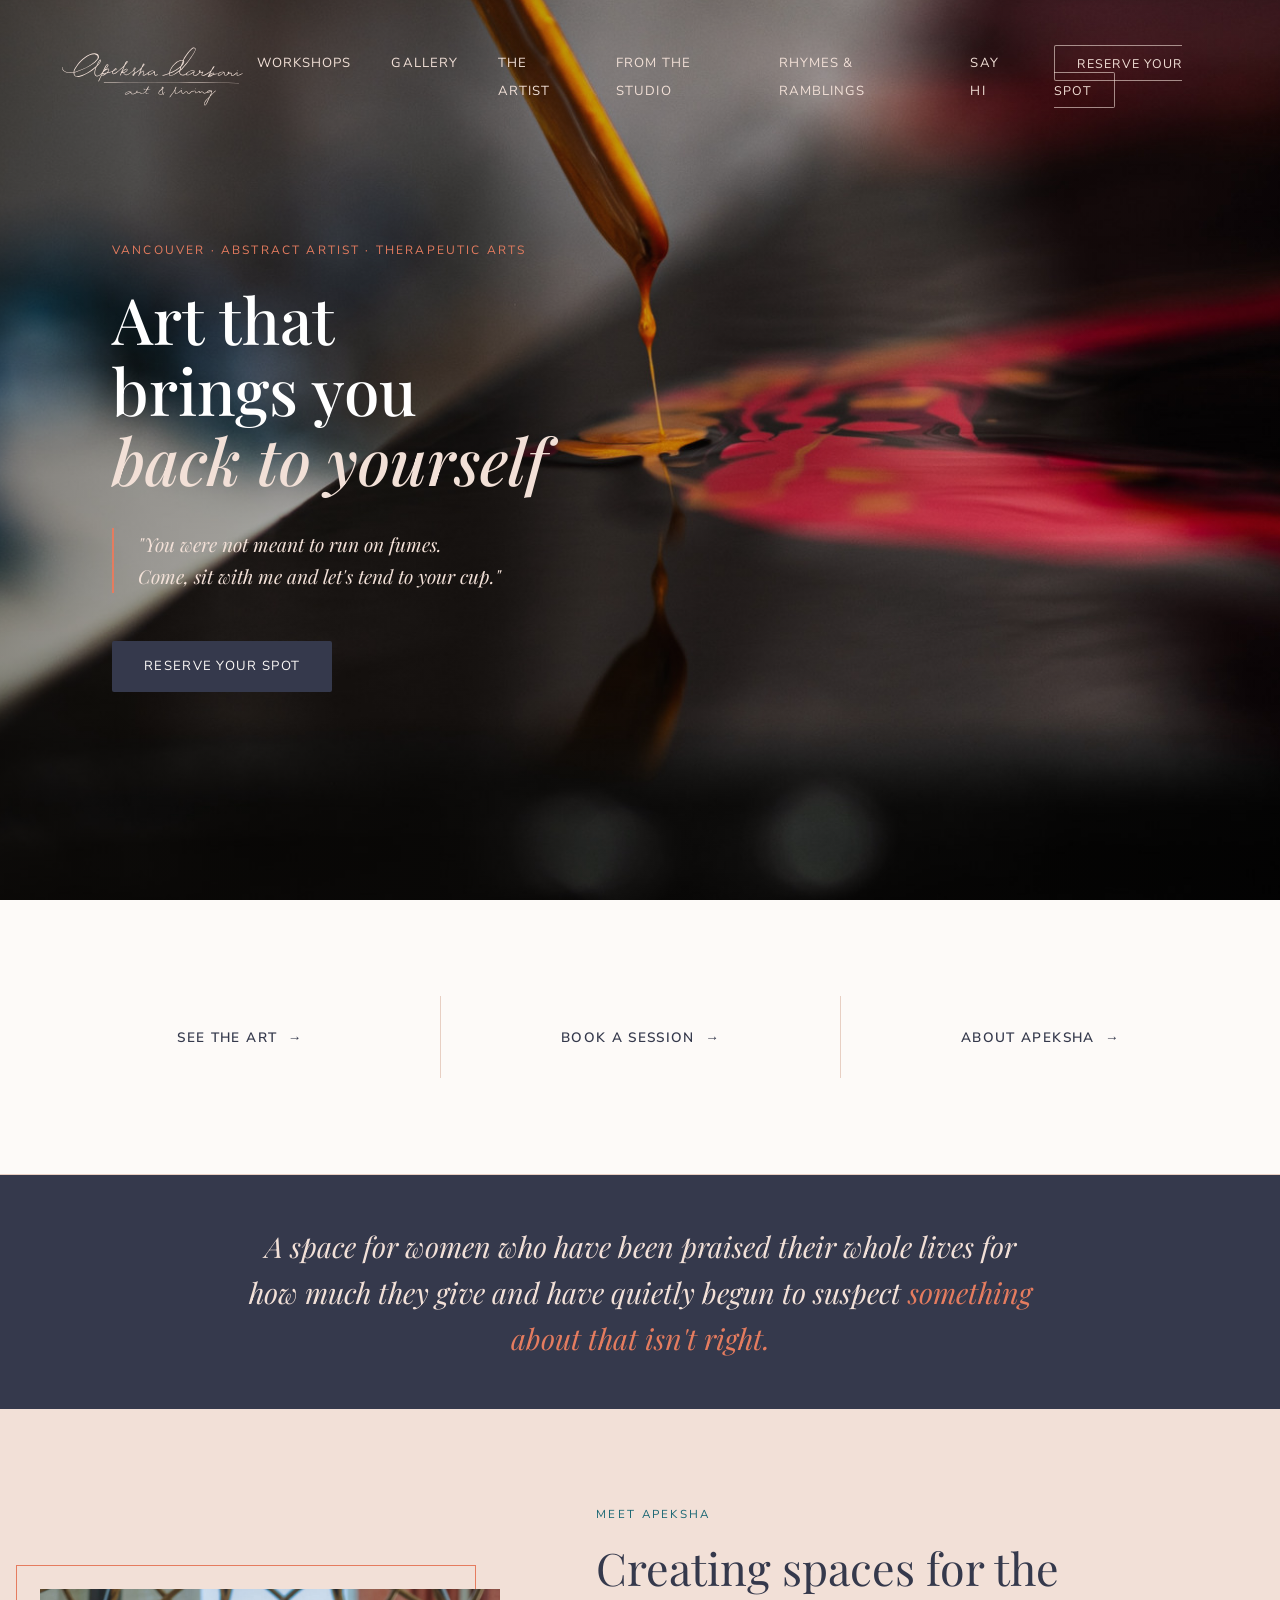
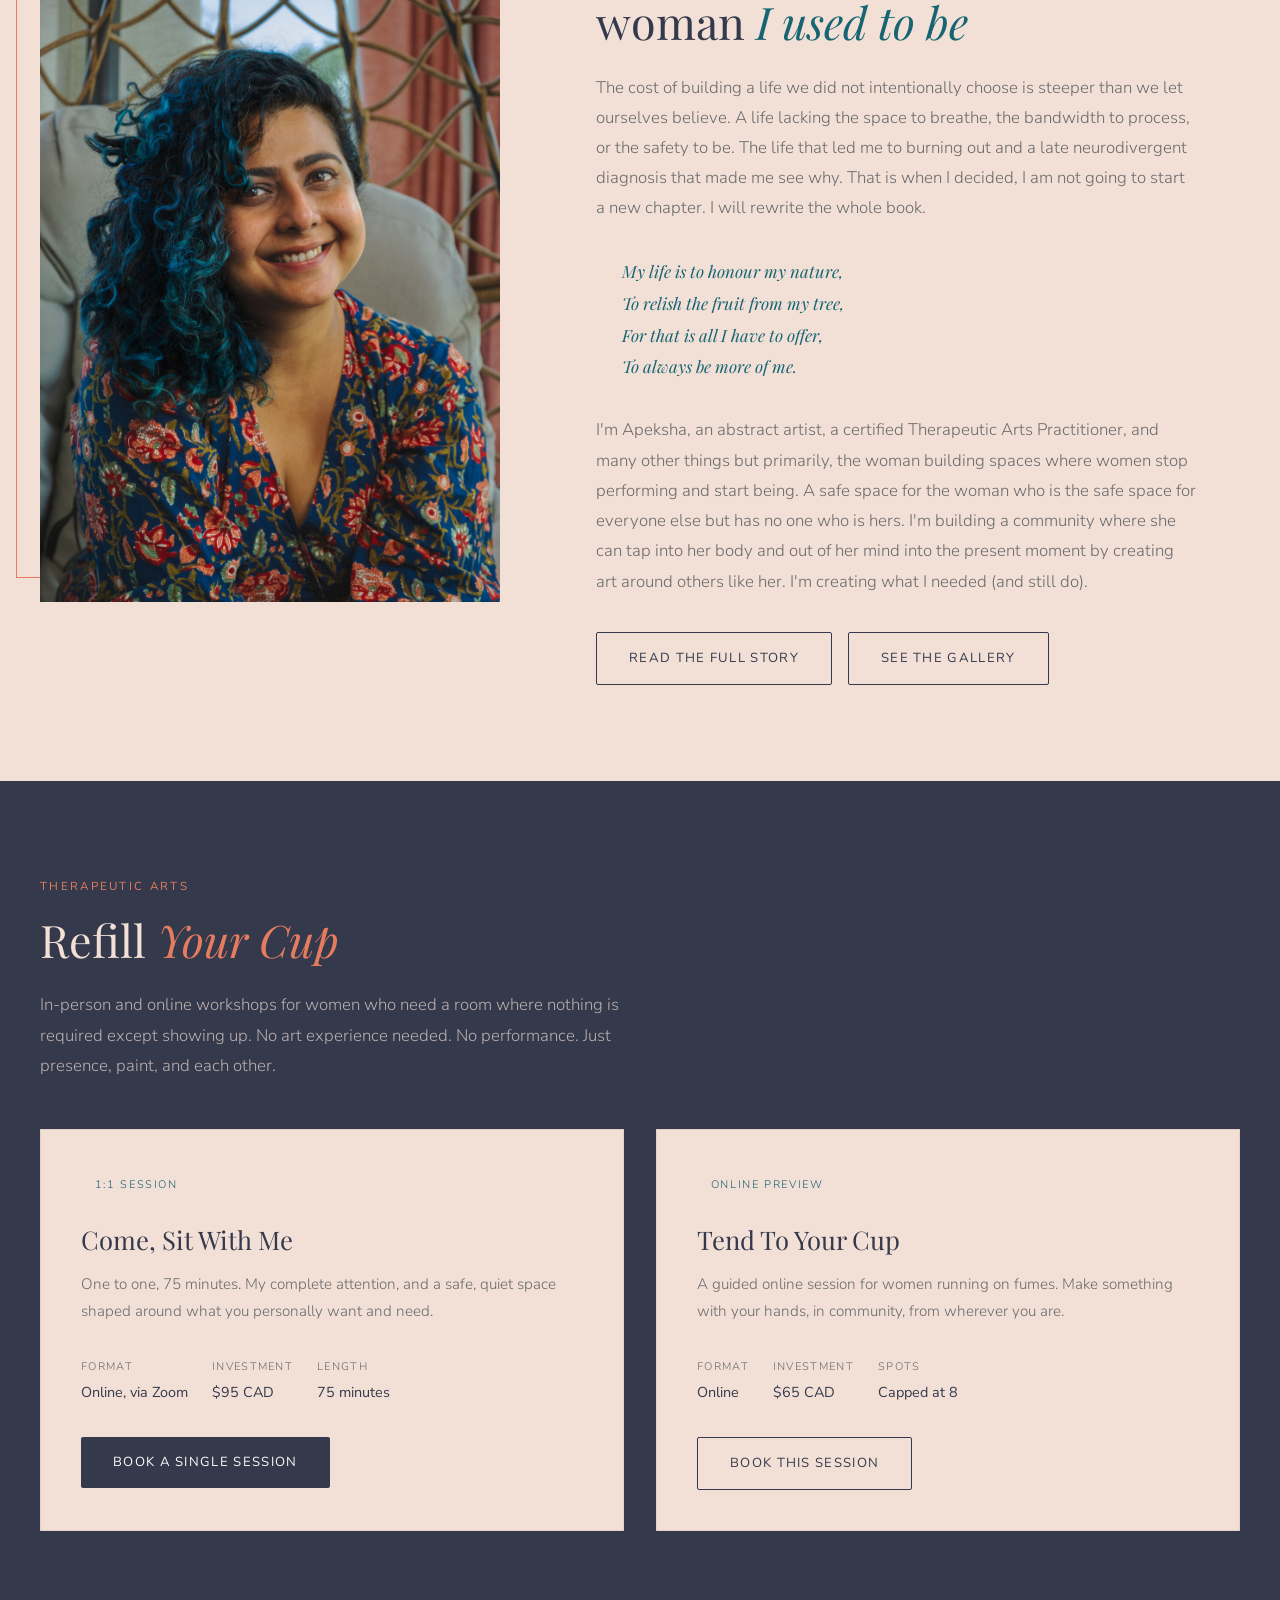
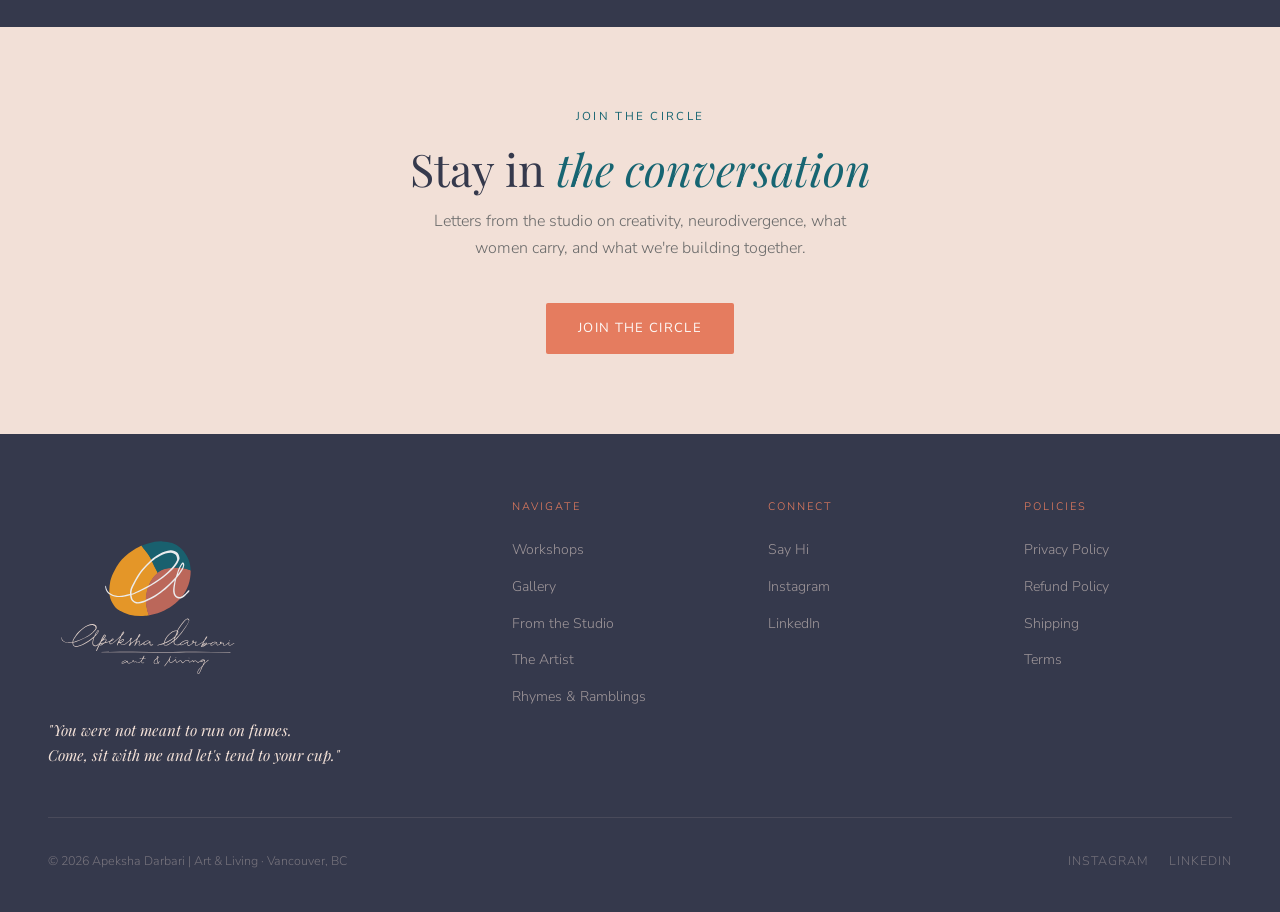
==== commit 3fd190c6: "Site fixes: remove duplicate workshops content, fix gallery modal image, homepage 3-path fork, nav C" ====
--- a/index.html
+++ b/index.html
@@ -49,6 +49,44 @@
   <link rel="preconnect" href="https://fonts.googleapis.com" />
   <link rel="preconnect" href="https://fonts.gstatic.com" crossorigin />
   <link rel="stylesheet" href="https://fonts.googleapis.com/css2?family=Playfair+Display:ital,wght@0,400;0,500;0,600;1,400;1,500&family=Nunito+Sans:wght@300;400;600&family=Kalam:wght@400;700&display=swap" />
+  <style>
+    /* Three-path fork: quick self-select doorways directly under the hero, so a visitor can
+       route themselves (art / sessions / about) within seconds of landing. Labels below are
+       placeholders — final copy to follow separately. */
+    .path-fork { background: var(--white); border-bottom: 1px solid var(--slate-dark); }
+    .path-fork-inner {
+      max-width: var(--max-width);
+      margin: 0 auto;
+      display: grid;
+      grid-template-columns: repeat(3, 1fr);
+    }
+    .path-card {
+      display: flex;
+      align-items: center;
+      justify-content: center;
+      gap: 0.65rem;
+      padding: 1.85rem 1rem;
+      text-decoration: none;
+      font-family: var(--font-body);
+      font-size: 0.85rem;
+      font-weight: 600;
+      letter-spacing: 0.1em;
+      text-transform: uppercase;
+      color: var(--midnight);
+      border-left: 1px solid var(--slate-dark);
+      transition: color 0.2s ease, background 0.2s ease;
+    }
+    .path-card:first-child { border-left: none; }
+    .path-card:hover { color: var(--clay); background: var(--slate); }
+    .path-card-arrow { transition: transform 0.2s ease; }
+    .path-card:hover .path-card-arrow { transform: translateX(4px); }
+    @media (max-width: 700px) {
+      .path-fork-inner { grid-template-columns: 1fr; }
+      .path-card { border-left: none; border-top: 1px solid var(--slate-dark); }
+      .path-card:first-child { border-top: none; }
+    }
+    .about-text .btn-row { display: flex; gap: 1rem; flex-wrap: wrap; margin-top: 0.5rem; }
+  </style>
   <!-- Google tag (gtag.js) -->
   <script async src="https://www.googletagmanager.com/gtag/js?id=G-0LM9XW9N6Y"></script>
   <script>
@@ -119,6 +157,25 @@
     </div>
   </section>
 
+  <!-- THREE PATHS: quick self-select doorways, sits directly under the hero so it's visible
+       within a beat of landing. Labels are placeholders — final copy to follow separately. -->
+  <section class="path-fork">
+    <div class="path-fork-inner">
+      <a href="pages/gallery.html" class="path-card">
+        <span>See the Art</span>
+        <span class="path-card-arrow" aria-hidden="true">&rarr;</span>
+      </a>
+      <a href="pages/workshops.html" class="path-card">
+        <span>Book a Session</span>
+        <span class="path-card-arrow" aria-hidden="true">&rarr;</span>
+      </a>
+      <a href="pages/about.html" class="path-card">
+        <span>About Apeksha</span>
+        <span class="path-card-arrow" aria-hidden="true">&rarr;</span>
+      </a>
+    </div>
+  </section>
+
   <!-- INTRO STRIP -->
   <div class="intro-strip">
     <p>
@@ -154,7 +211,10 @@
           I'm Apeksha, an abstract artist, a certified Therapeutic Arts Practitioner, and many other things but primarily, the woman building spaces where women stop performing and start being. A safe space for the woman who is the safe space for everyone else but has no one who is hers. I'm building a community where she can tap into her body and out of her mind into the present moment by creating art around others like her. I'm creating what I needed (and still do).
         </p>
         <br>
-        <a href="pages/about.html" class="btn-secondary">Read the full story</a>
+        <div class="btn-row">
+          <a href="pages/about.html" class="btn-secondary">Read the full story</a>
+          <a href="pages/gallery.html" class="btn-secondary">See the gallery</a>
+        </div>
       </div>
     </div>
   </section>
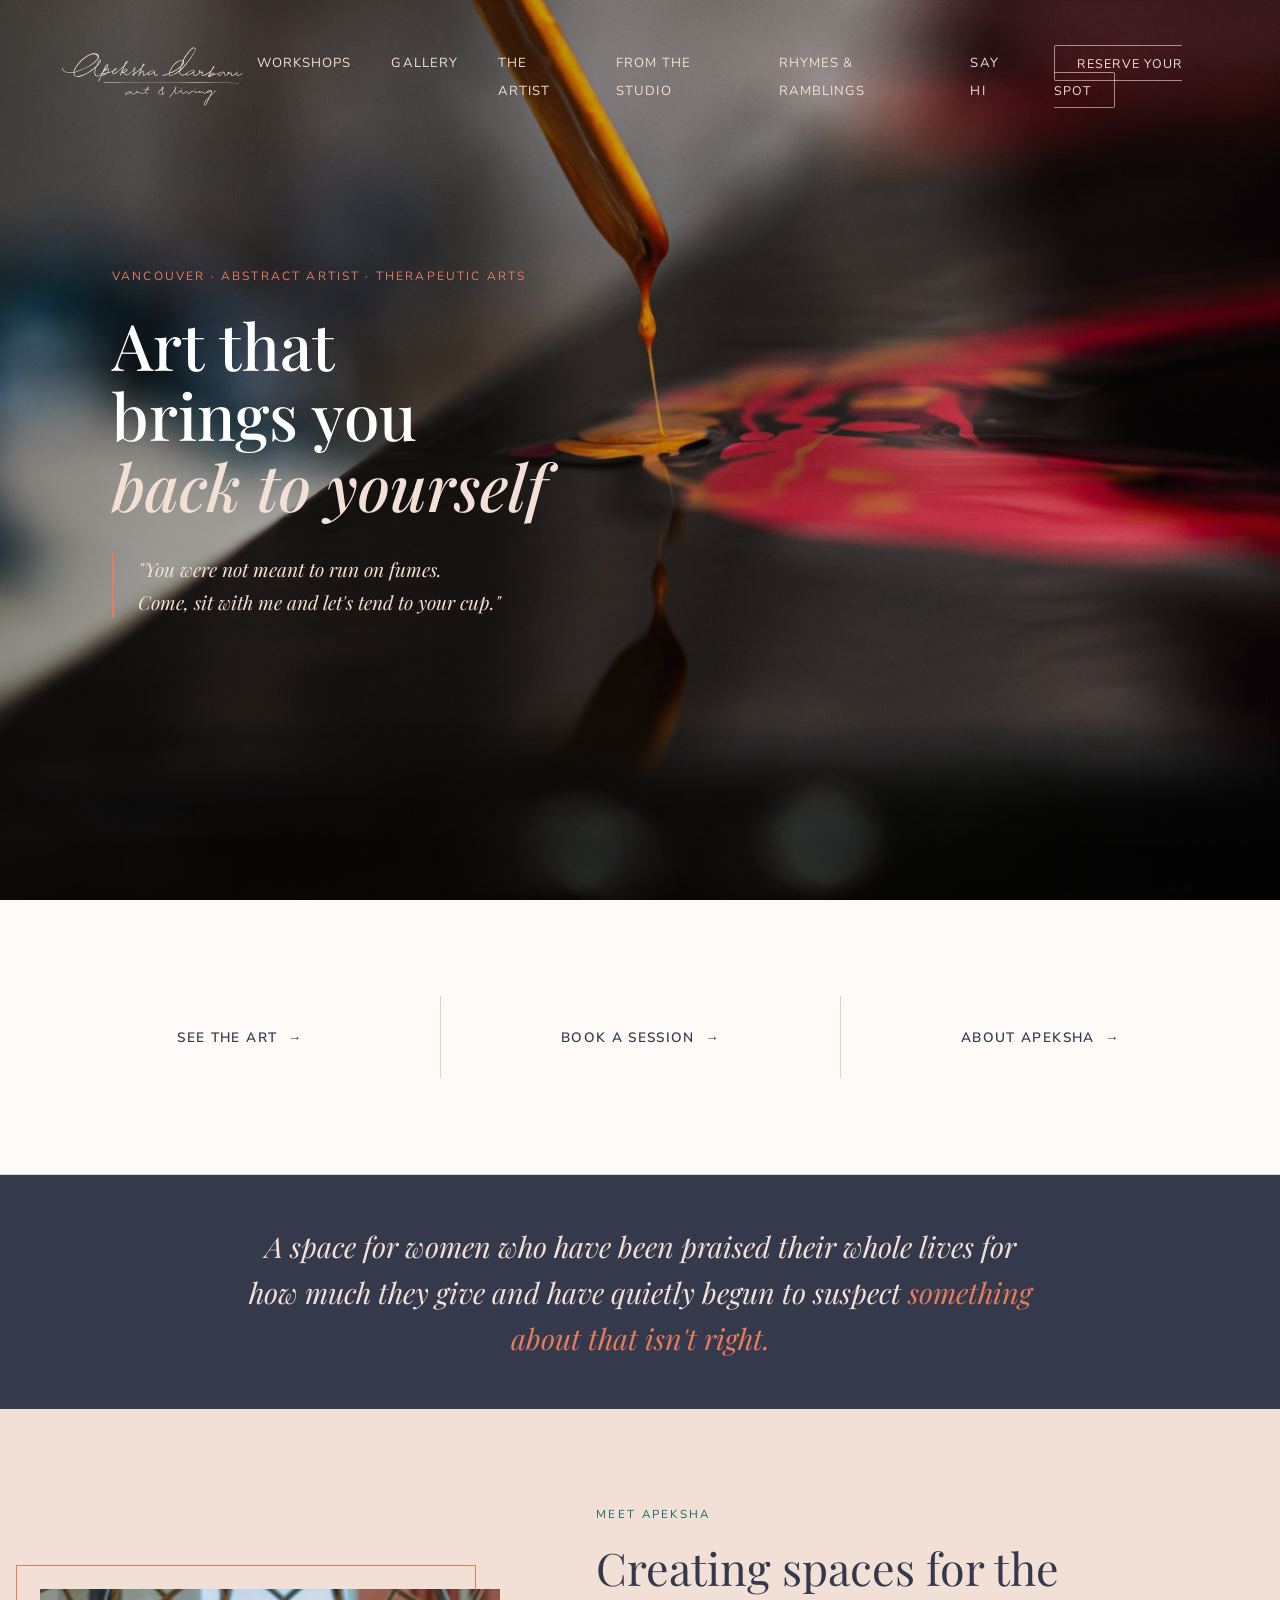
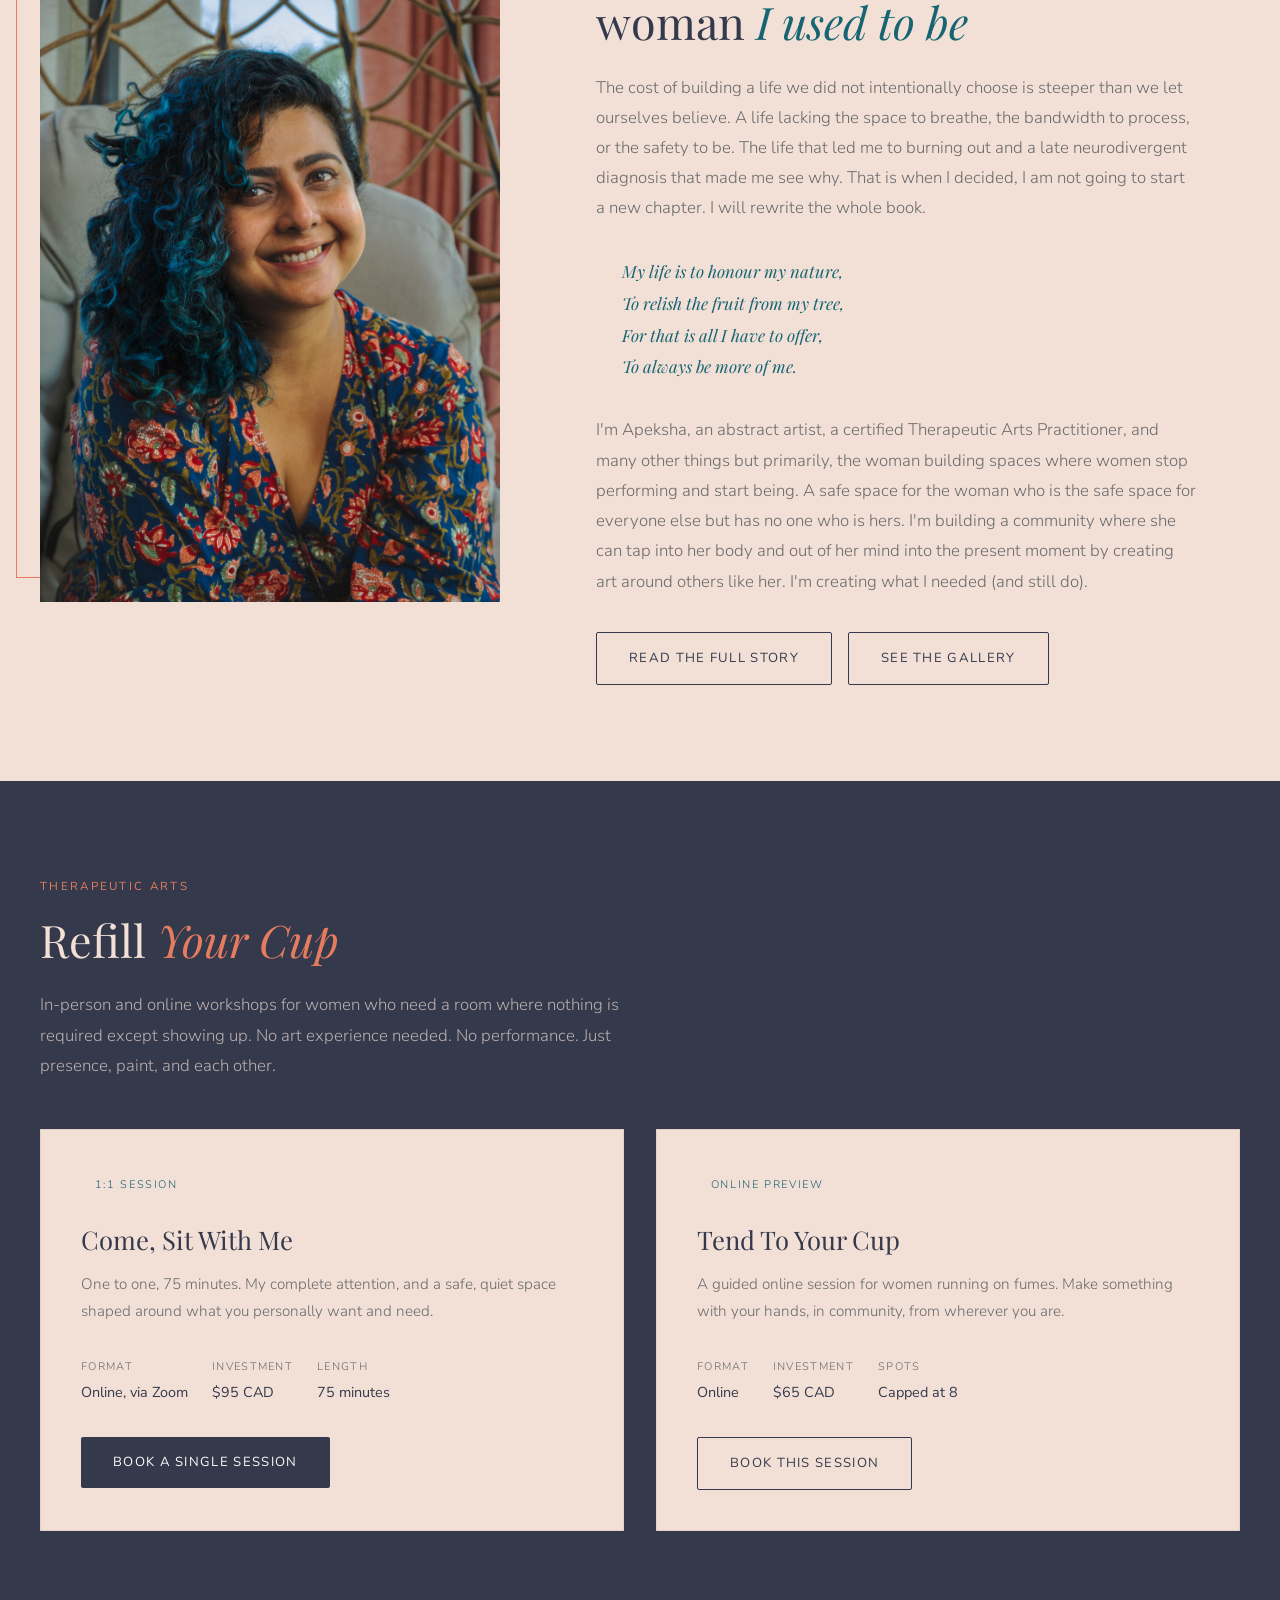
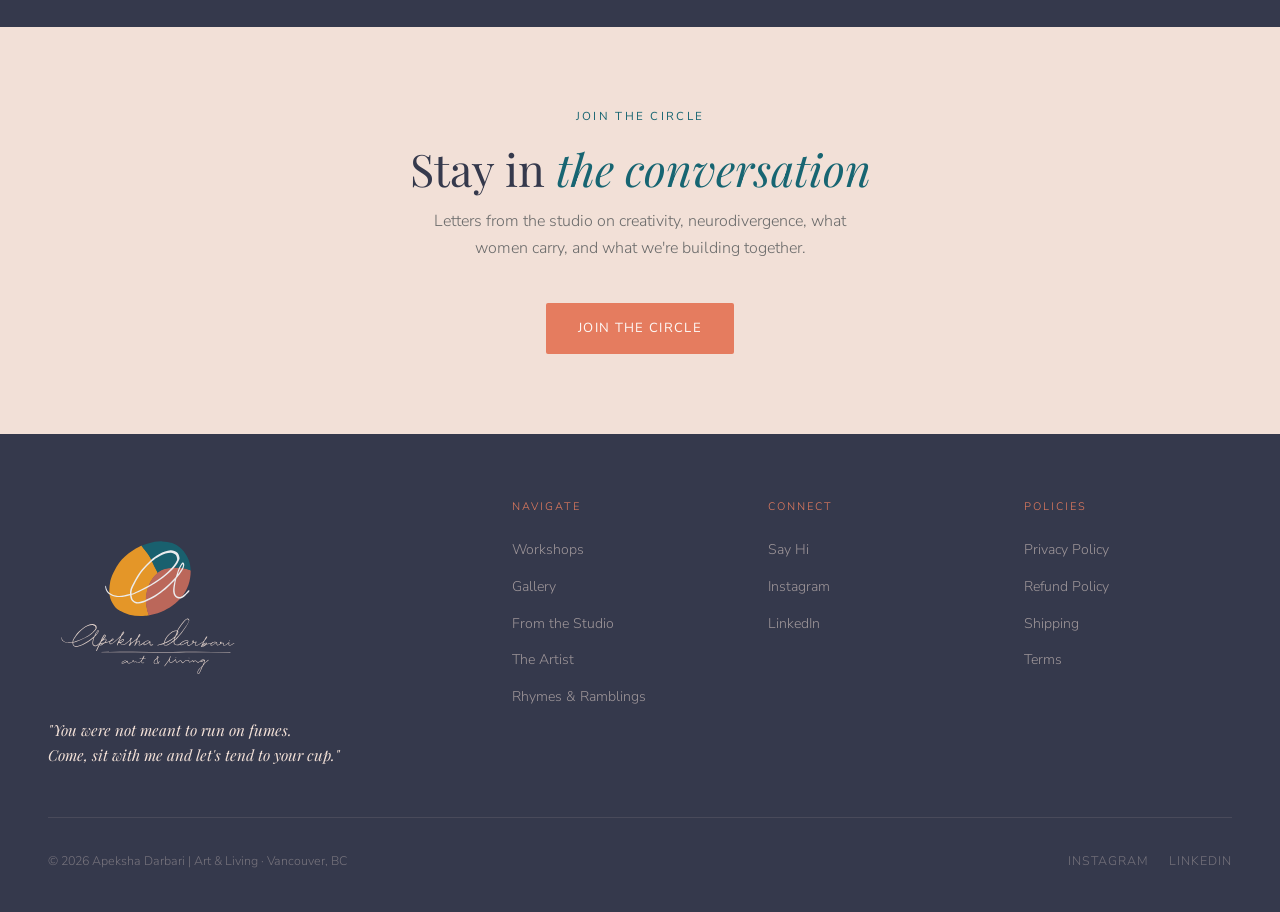
==== commit 6874bc28: "Site fixes from Sept 5 audit - Lock Gilded Blues dimensions (16x20in) and description ("Sadness, ado" ====
--- a/index.html
+++ b/index.html
@@ -151,9 +151,6 @@
         "You were not meant to run on fumes.<br>
         Come, sit with me and let's tend to your cup."
       </p>
-      <div class="hero-actions">
-        <a href="pages/workshops.html" class="btn-primary">Reserve Your Spot</a>
-      </div>
     </div>
   </section>
 
@@ -252,7 +249,7 @@
               <span class="workshop-meta-value">75 minutes</span>
             </div>
           </div>
-          <a href="pages/workshops.html#sessions" class="btn-primary">Book a single session</a>
+          <a href="pages/1-1-session.html" class="btn-primary">Book a single session</a>
         </div>
 
         <div class="workshop-card fade-up" style="background: var(--slate);">
@@ -276,7 +273,7 @@
               <span class="workshop-meta-value">Capped at 8</span>
             </div>
           </div>
-          <a href="pages/workshops.html#sessions" class="btn-secondary">Book this session</a>
+          <a href="pages/online-session.html" class="btn-secondary">Book this session</a>
         </div>
 
       </div>
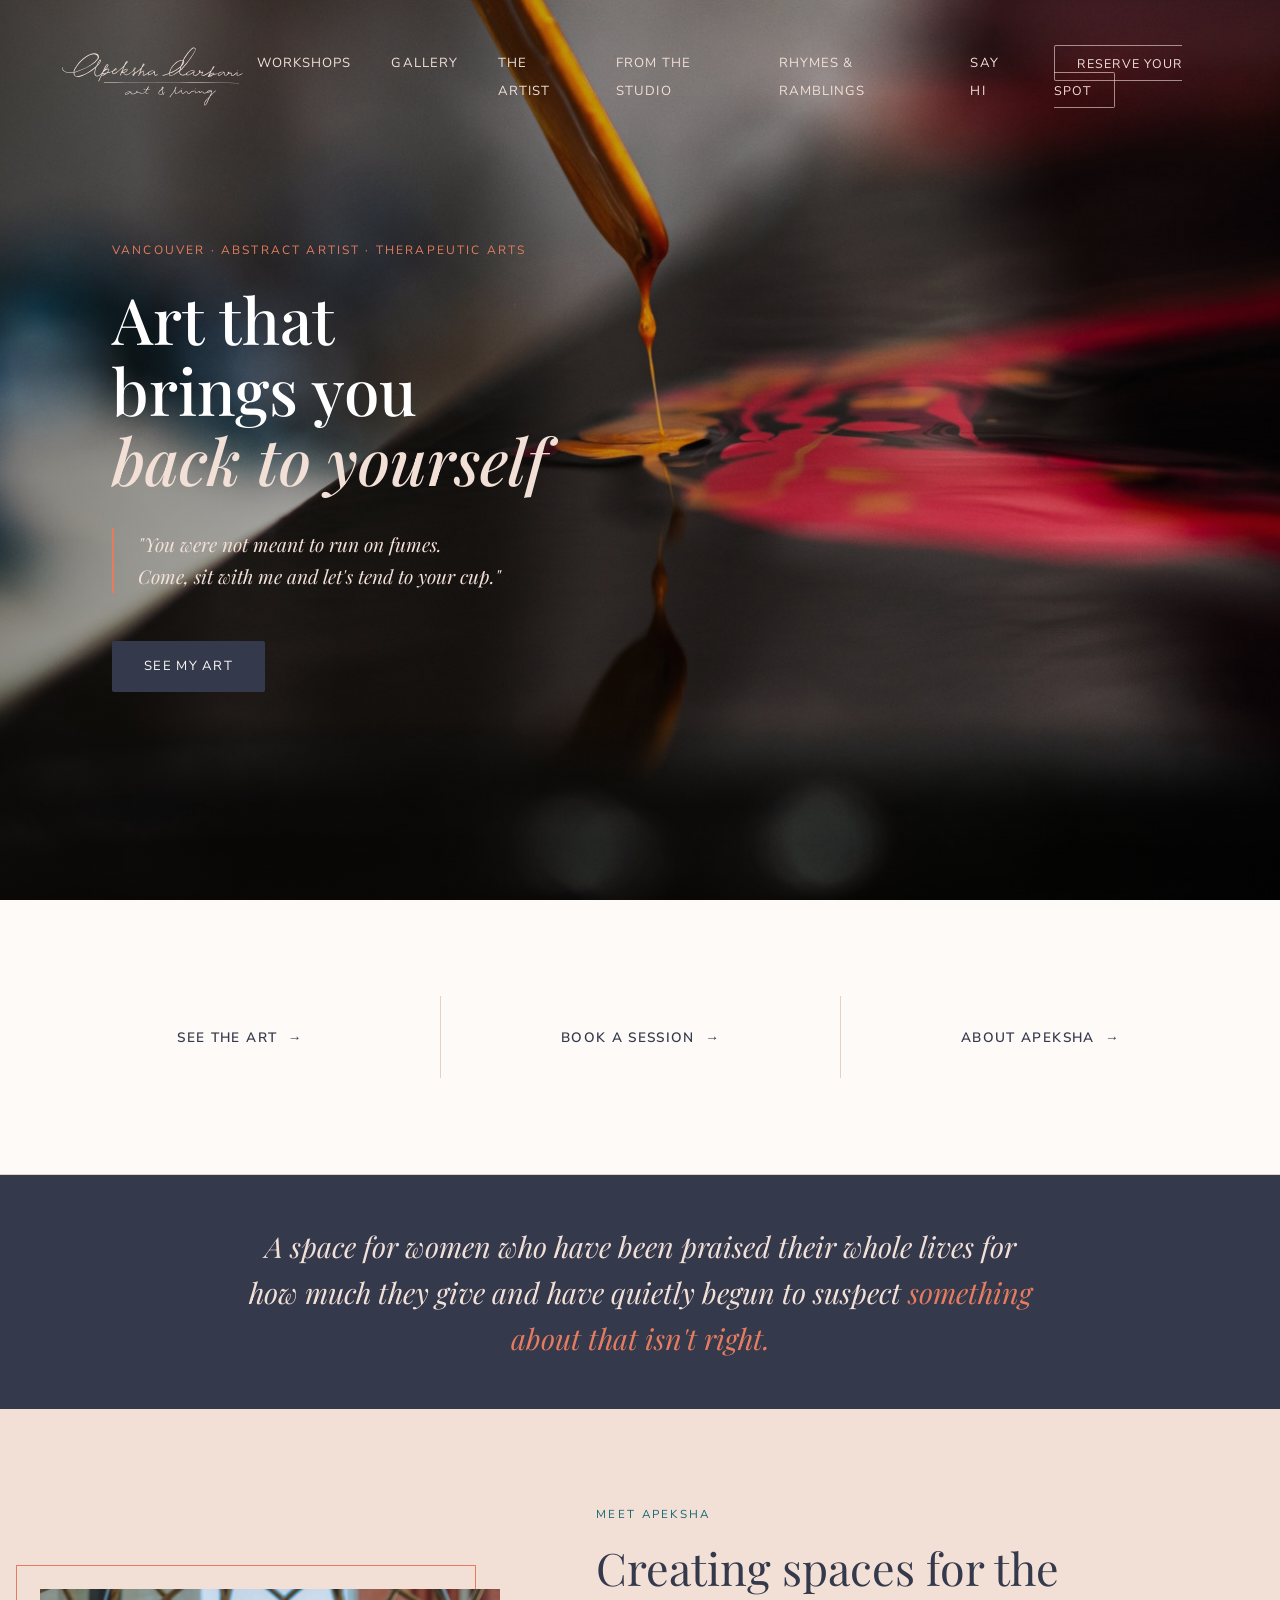
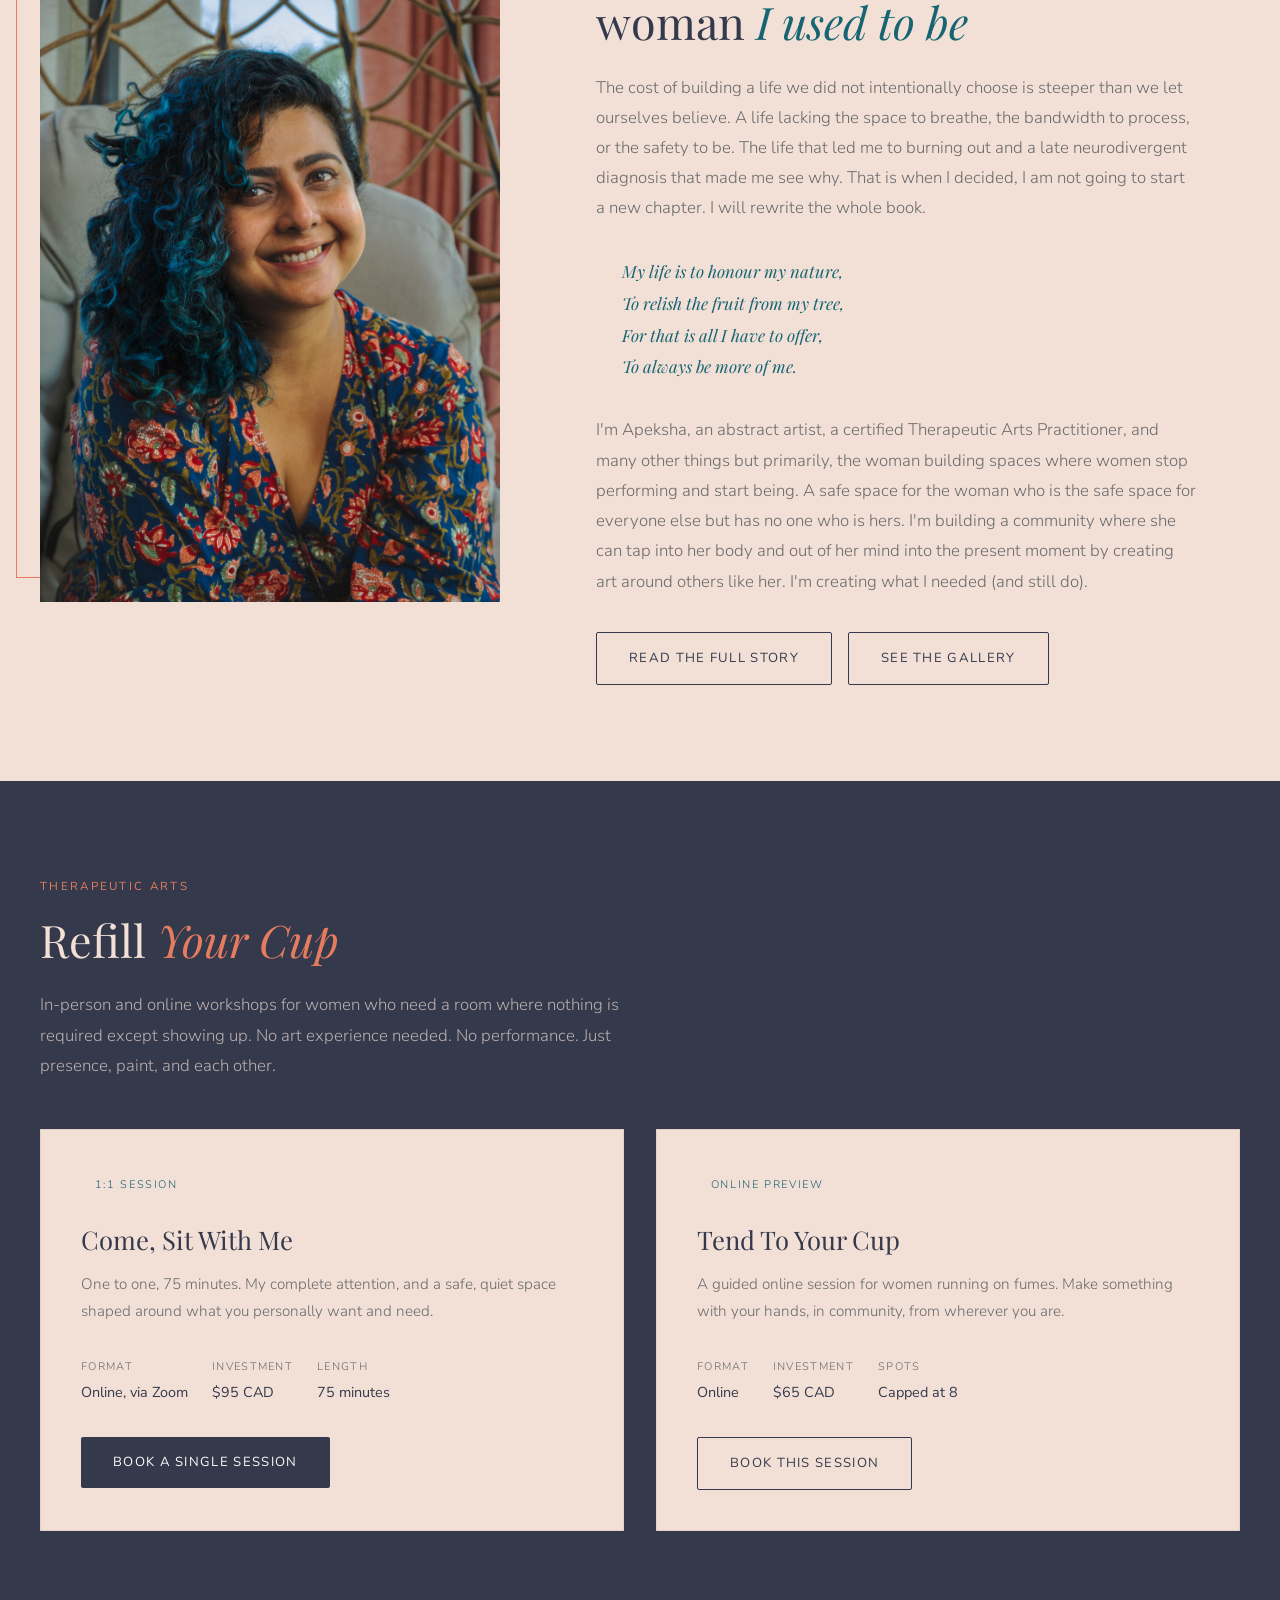
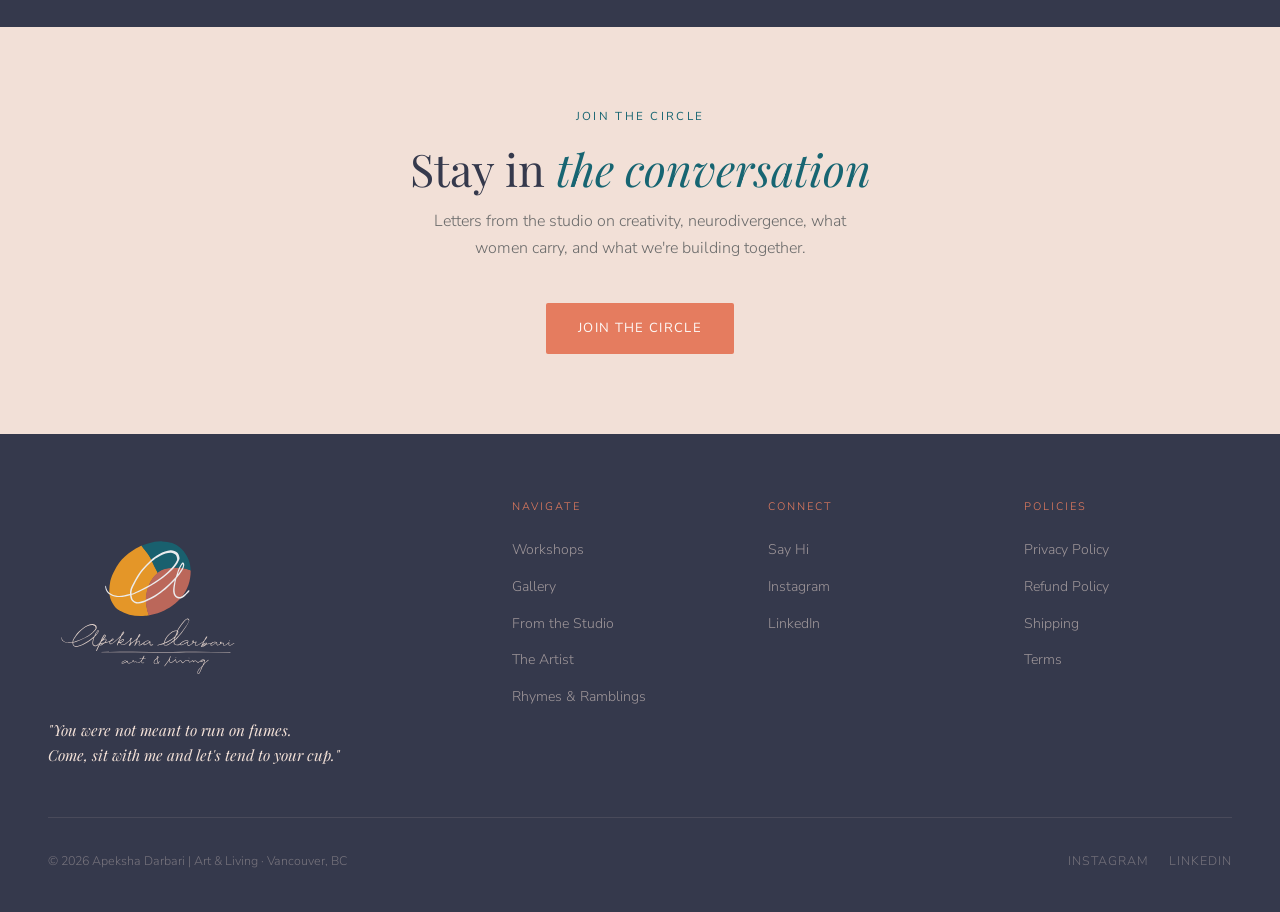
==== commit 1996eb38: "Add primary hero CTA: See My Art -> gallery Restores a single primary button in the hero, above the " ====
--- a/index.html
+++ b/index.html
@@ -151,6 +151,9 @@
         "You were not meant to run on fumes.<br>
         Come, sit with me and let's tend to your cup."
       </p>
+      <div class="hero-actions">
+        <a href="pages/gallery.html" class="btn-primary">See My Art</a>
+      </div>
     </div>
   </section>
 
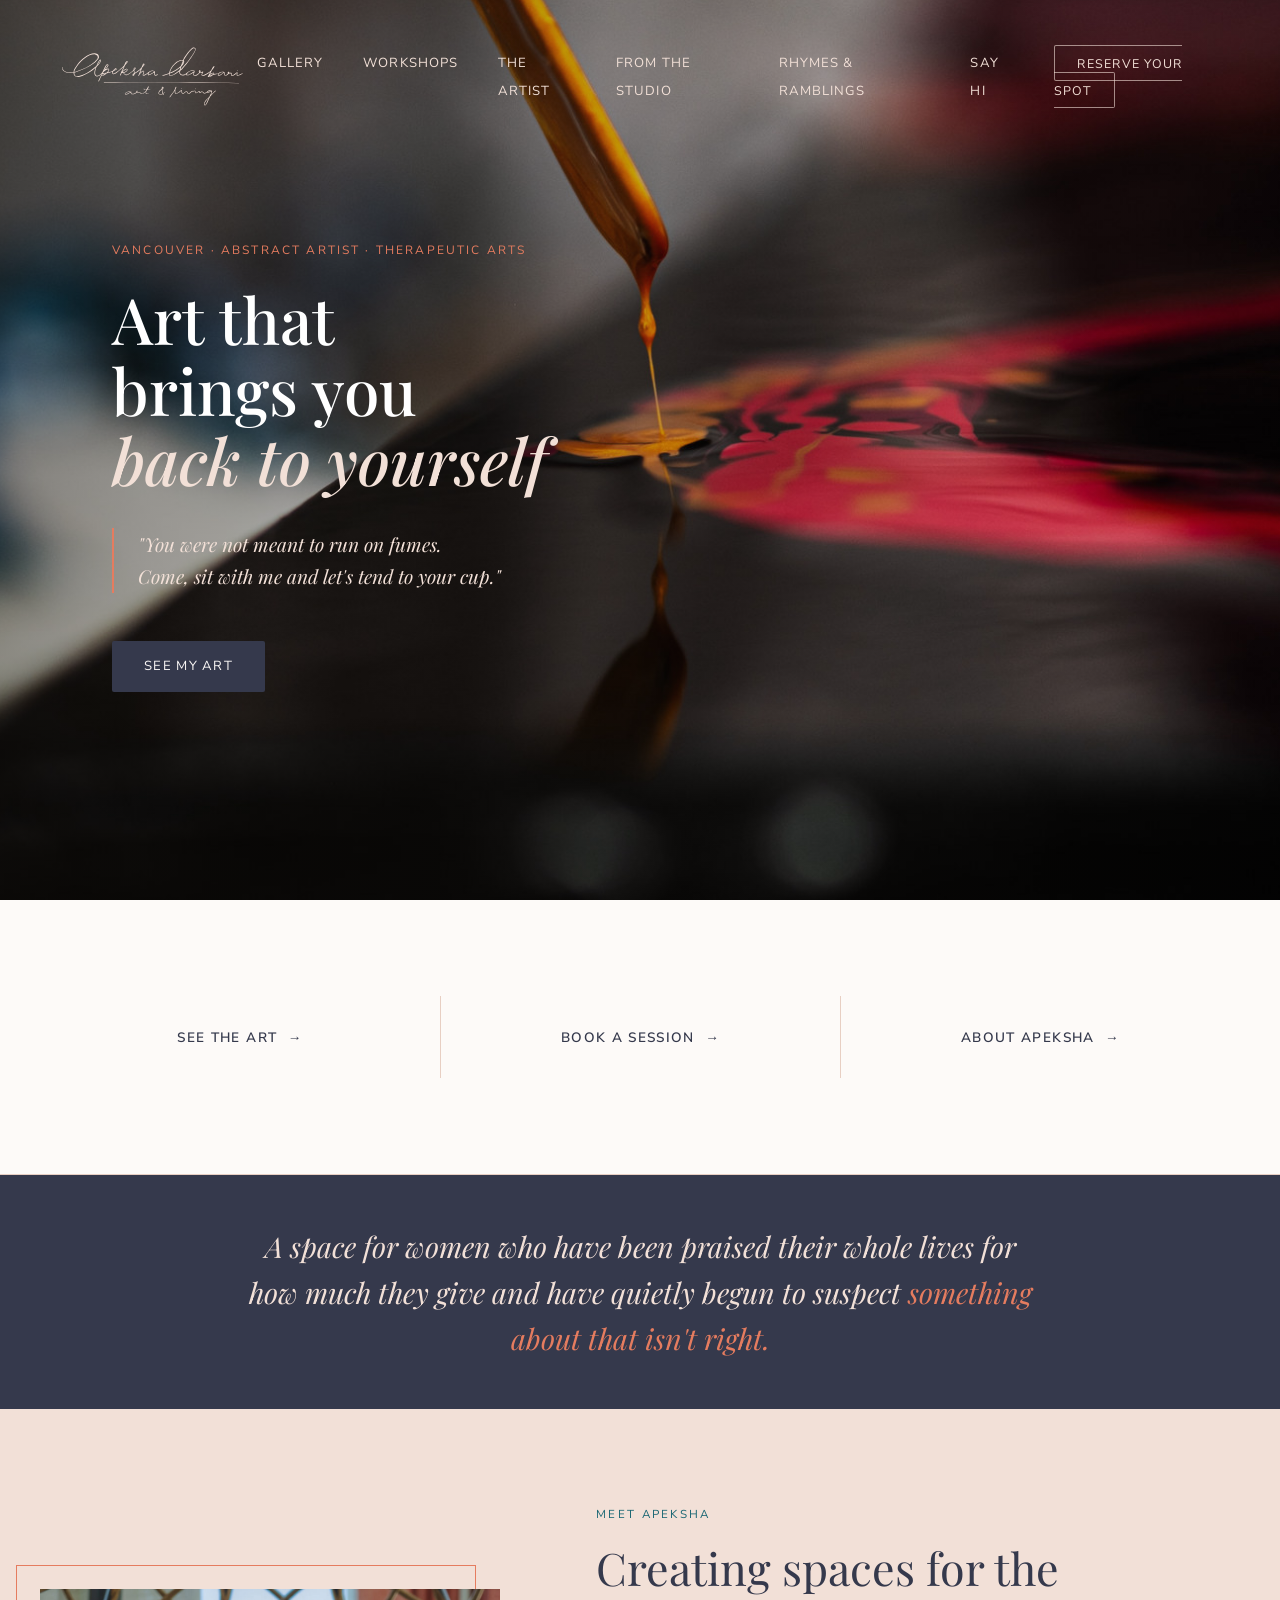
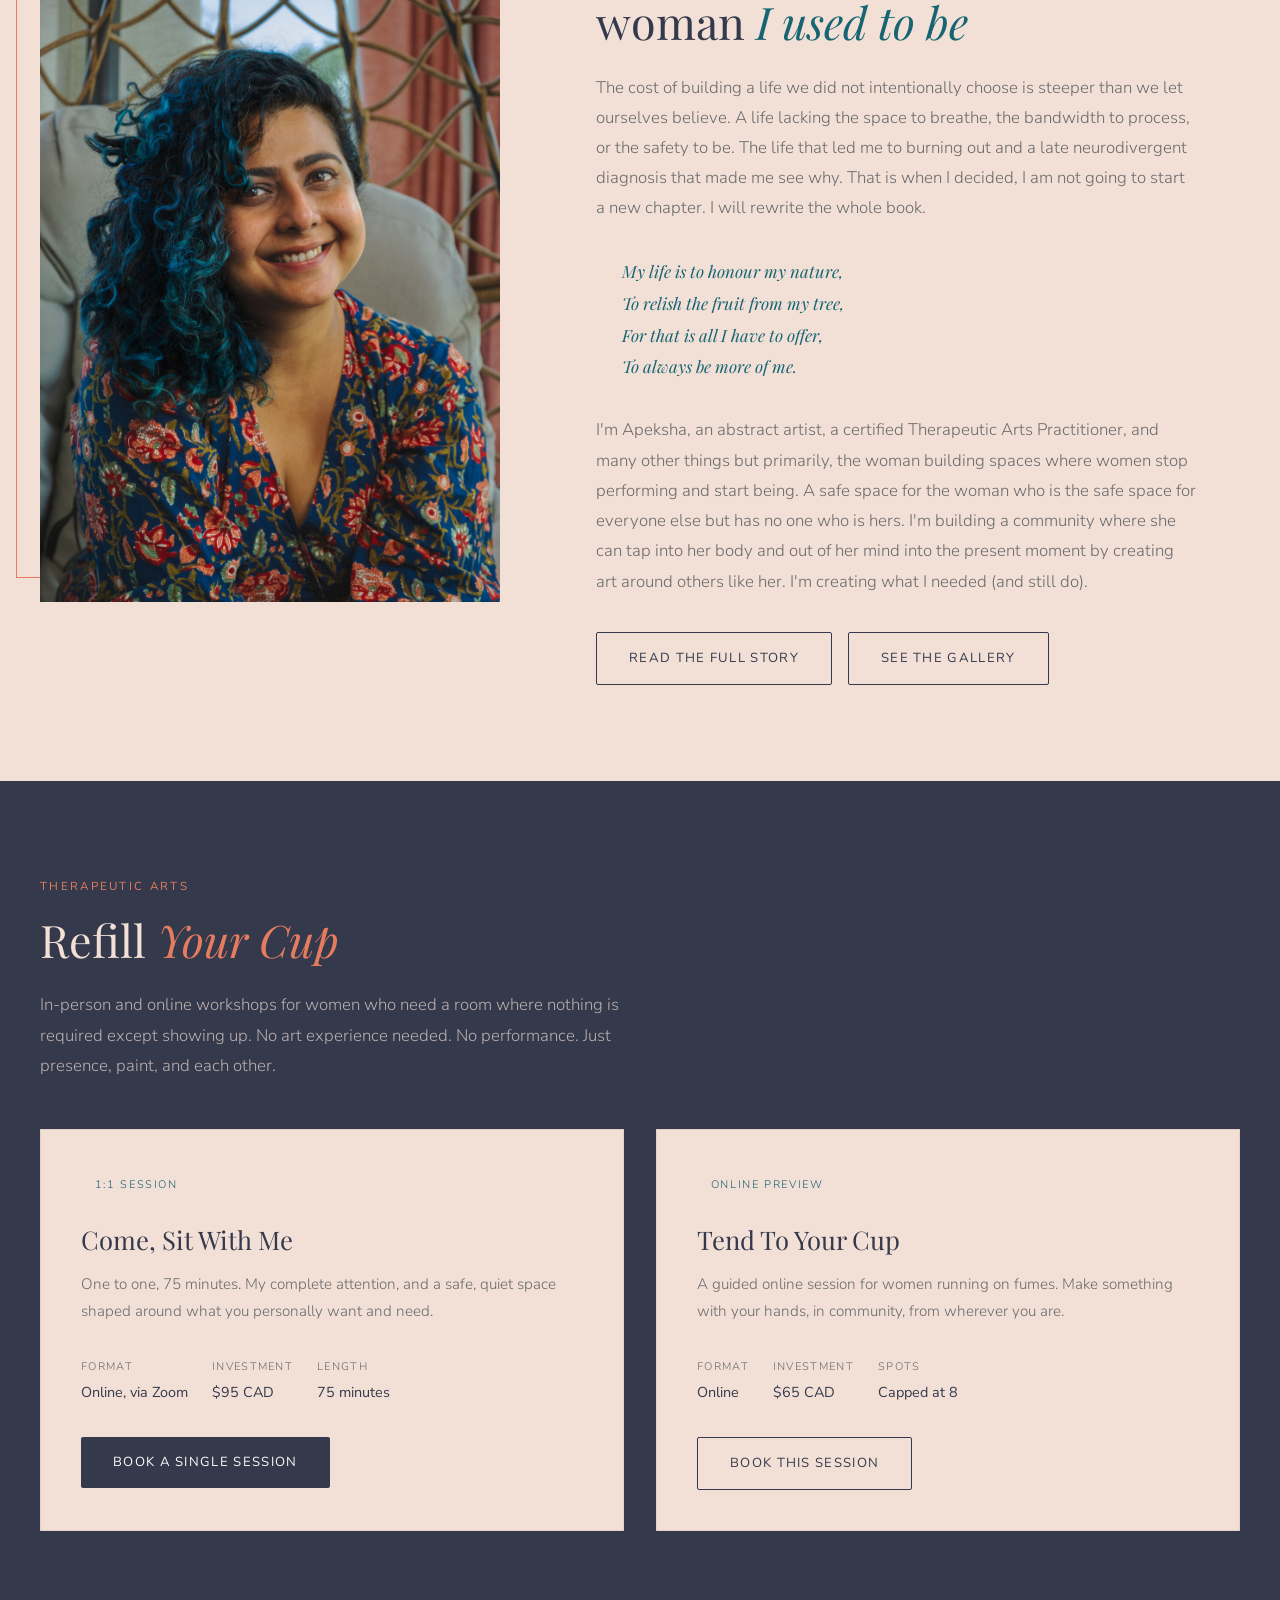
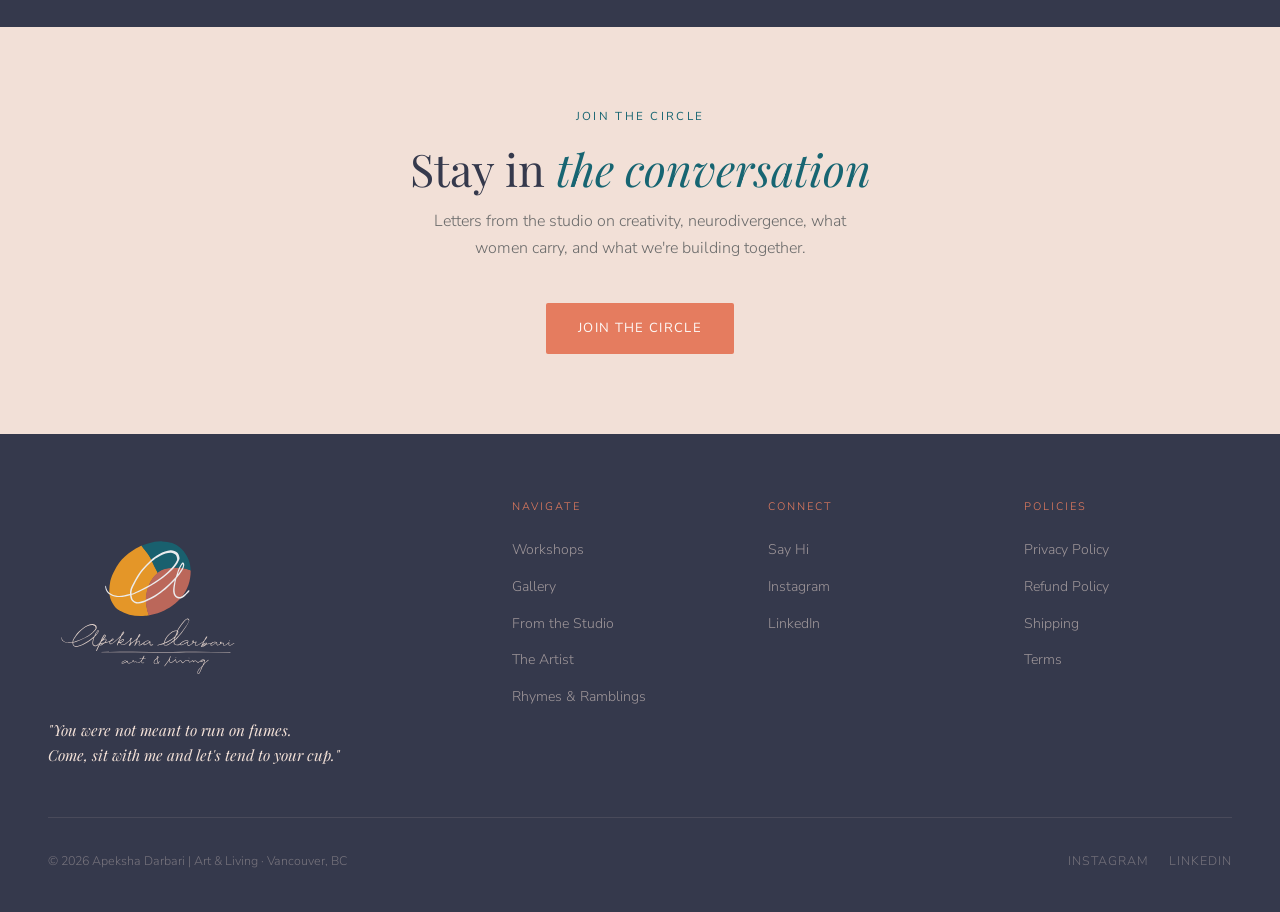
==== commit 46db2286: "Swap top nav order: Gallery before Workshops Applied site-wide across every page's main nav (footer " ====
--- a/index.html
+++ b/index.html
@@ -123,8 +123,8 @@
       <img src="assets/branding/02_Logotype (with tagline)/apeksha-darbari_logotype-tagline_slate.svg" alt="Apeksha Darbari | Art & Living" />
     </a>
     <ul class="nav-links">
+      <li><a href="pages/gallery.html">Gallery</a></li>
       <li><a href="pages/workshops.html">Workshops</a></li>
-      <li><a href="pages/gallery.html">Gallery</a></li>
       <li><a href="pages/about.html">The Artist</a></li>
       <li><a href="pages/studio.html">From the Studio</a></li>
       <li><a href="pages/poetry.html">Rhymes & Ramblings</a></li>
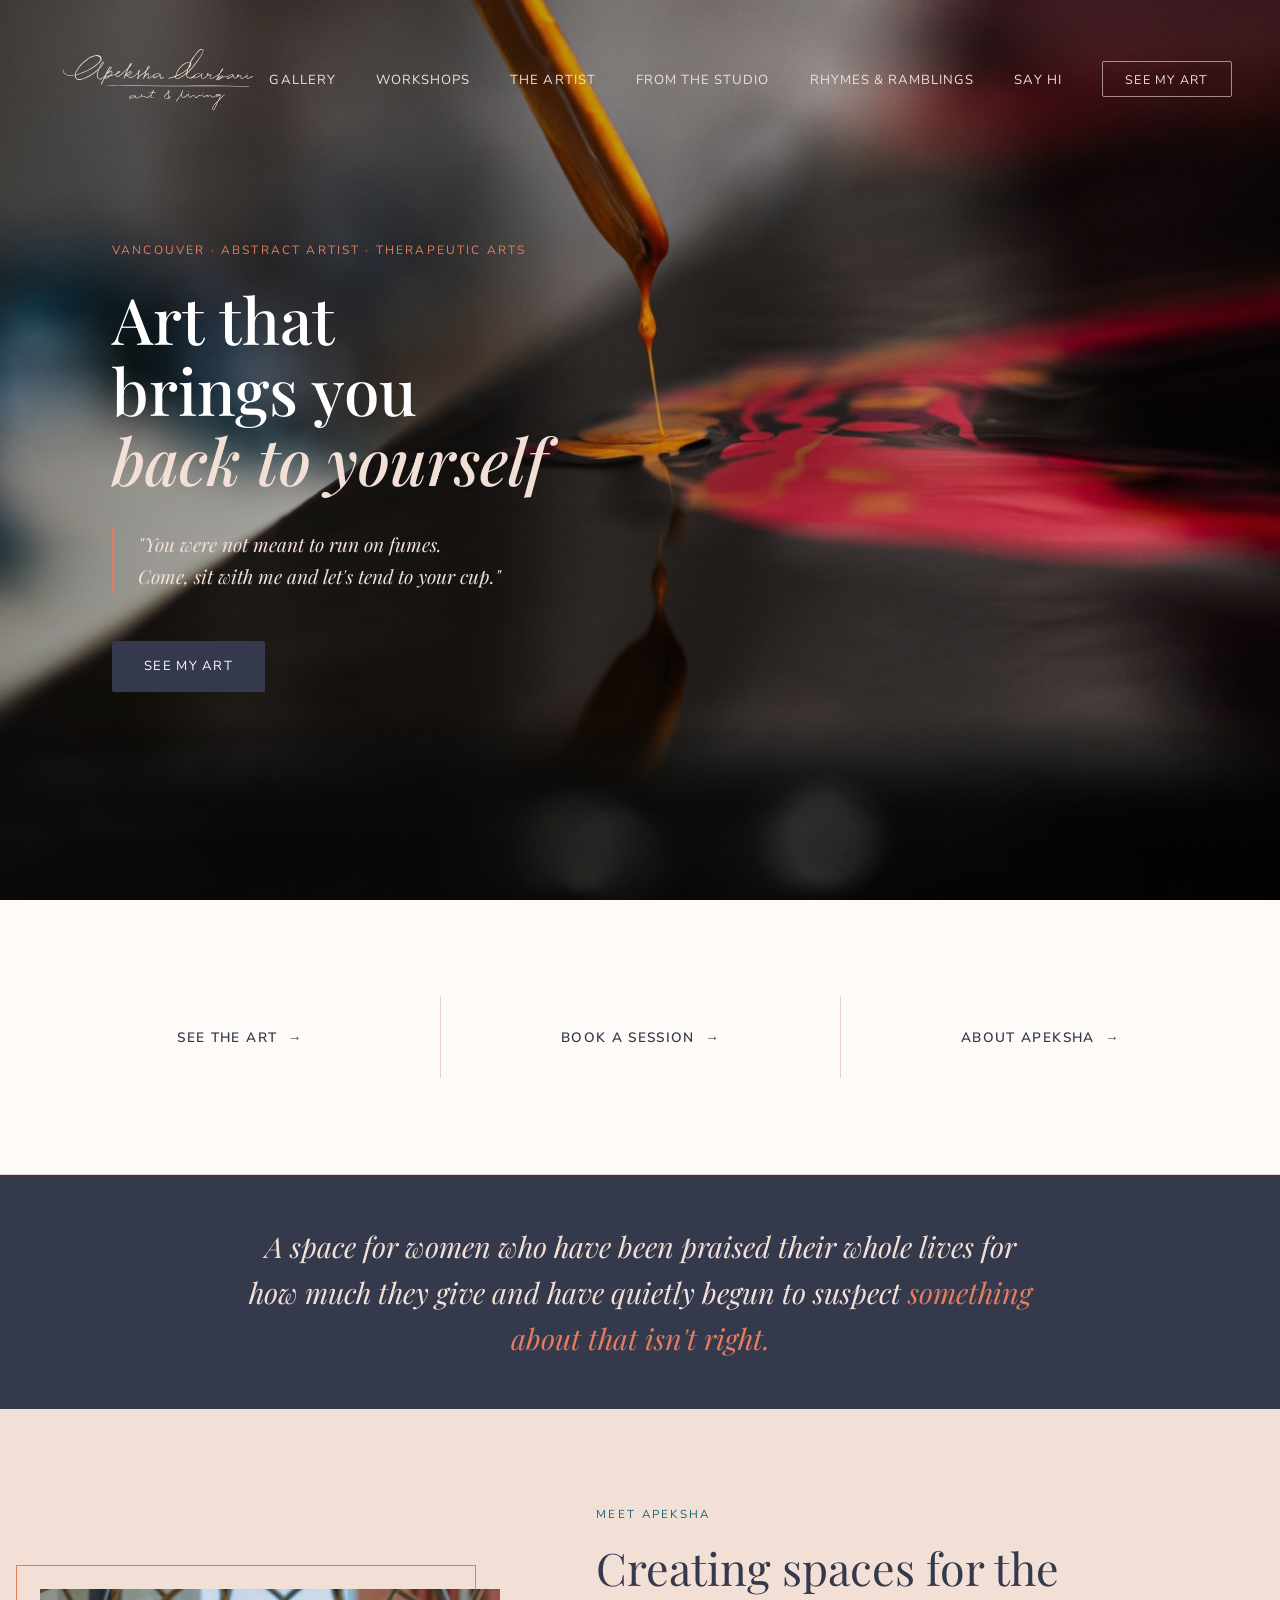
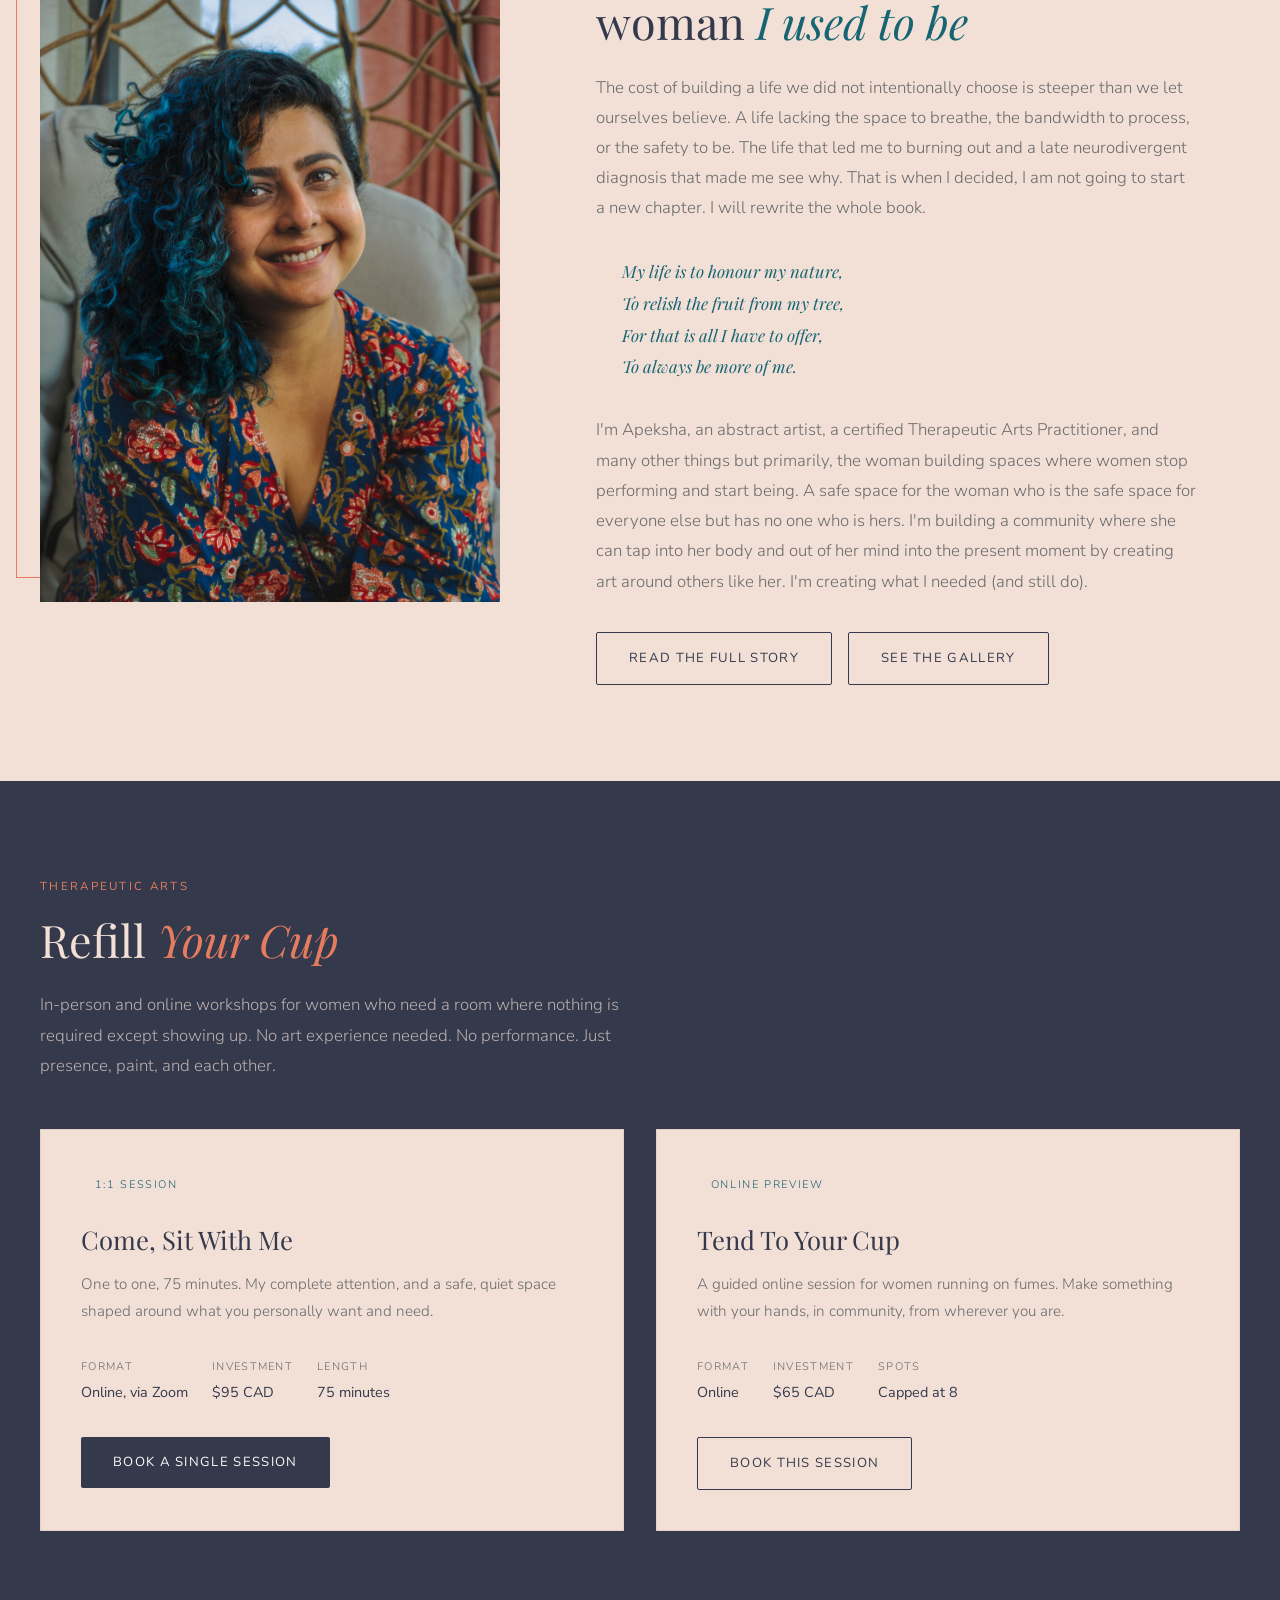
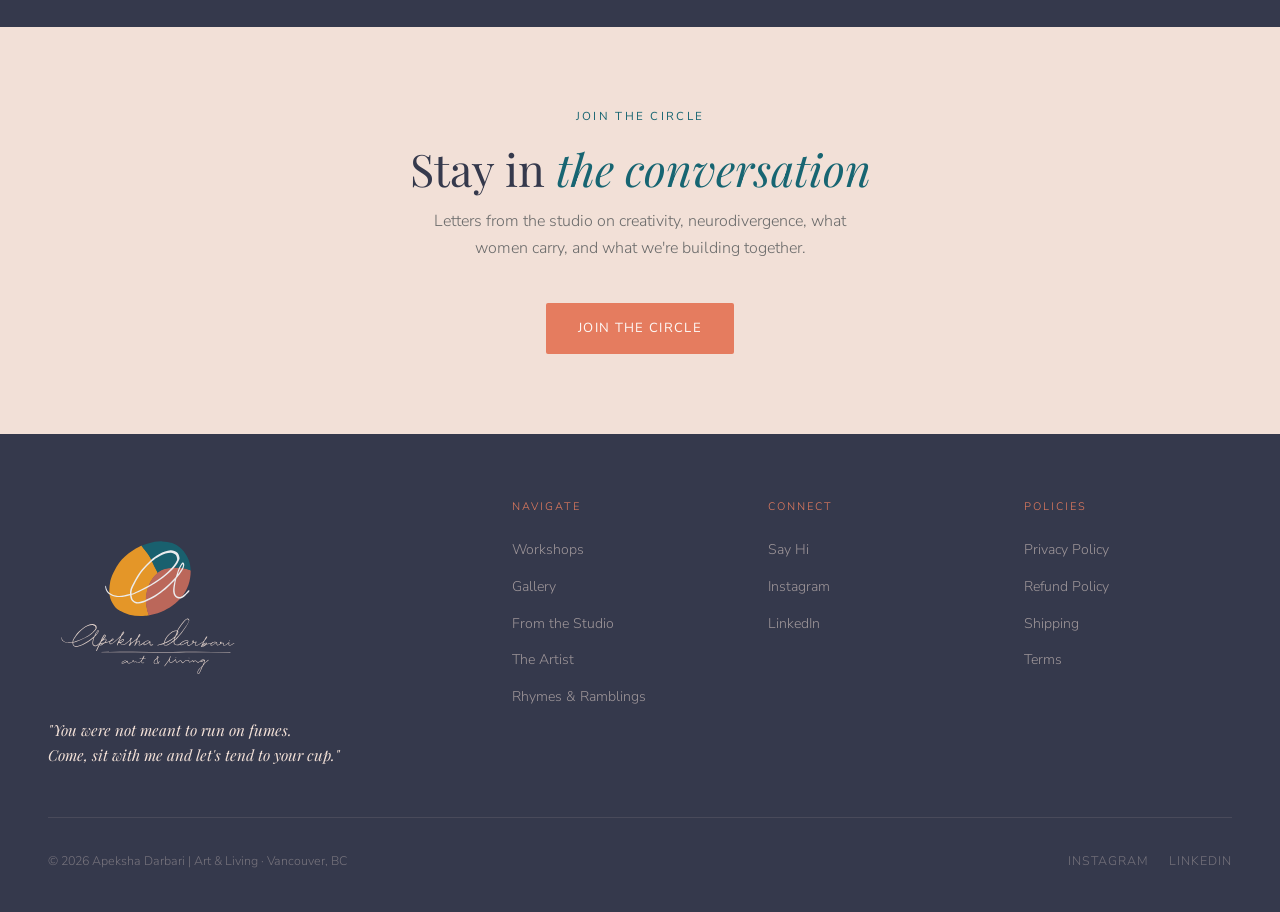
==== commit 332da5cb: "Update homepage nav CTA to See My Art Top-right nav button on the homepage now reads "See My Art" an" ====
--- a/index.html
+++ b/index.html
@@ -129,7 +129,7 @@
       <li><a href="pages/studio.html">From the Studio</a></li>
       <li><a href="pages/poetry.html">Rhymes & Ramblings</a></li>
       <li><a href="pages/contact.html">Say Hi</a></li>
-      <li><a href="pages/workshops.html" class="nav-cta">Reserve Your Spot</a></li>
+      <li><a href="pages/gallery.html" class="nav-cta">See My Art</a></li>
     </ul>
     <div class="hamburger" aria-label="Open menu" role="button" tabindex="0" aria-expanded="false">
       <span></span><span></span><span></span>
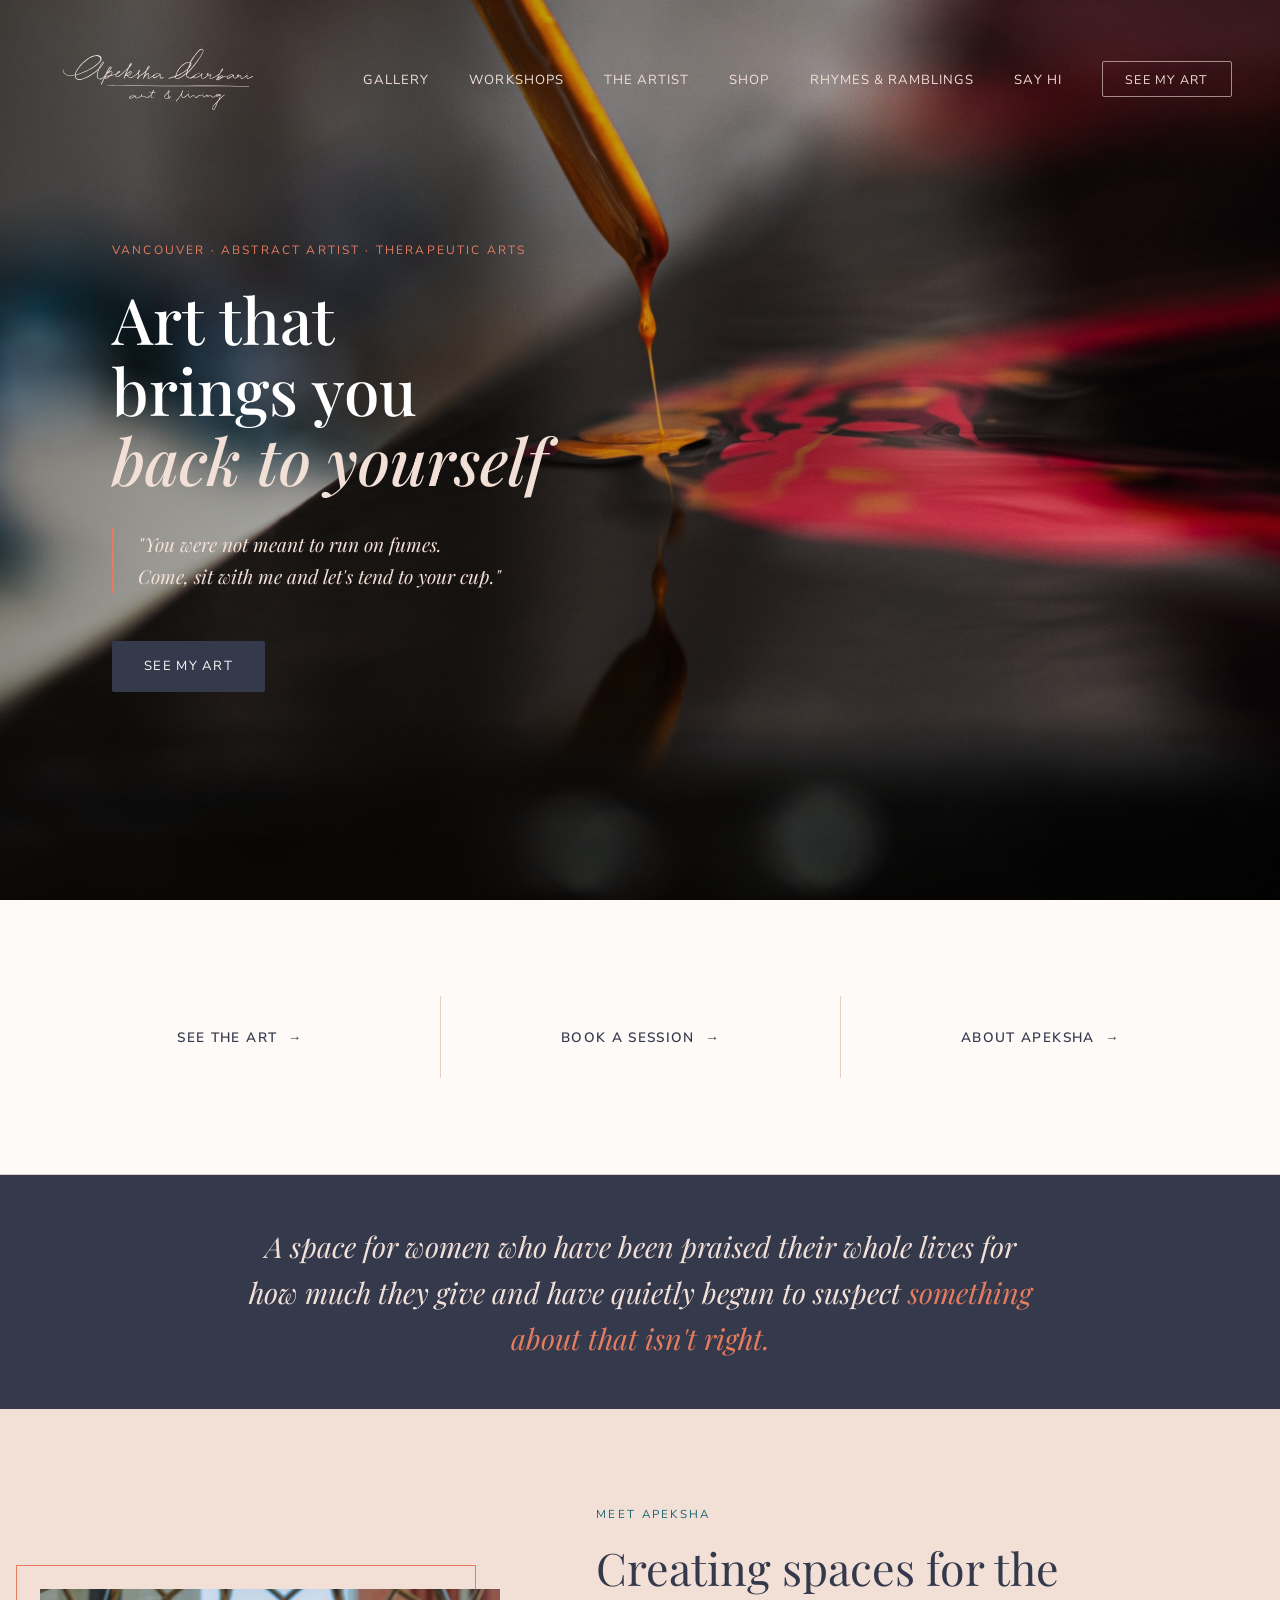
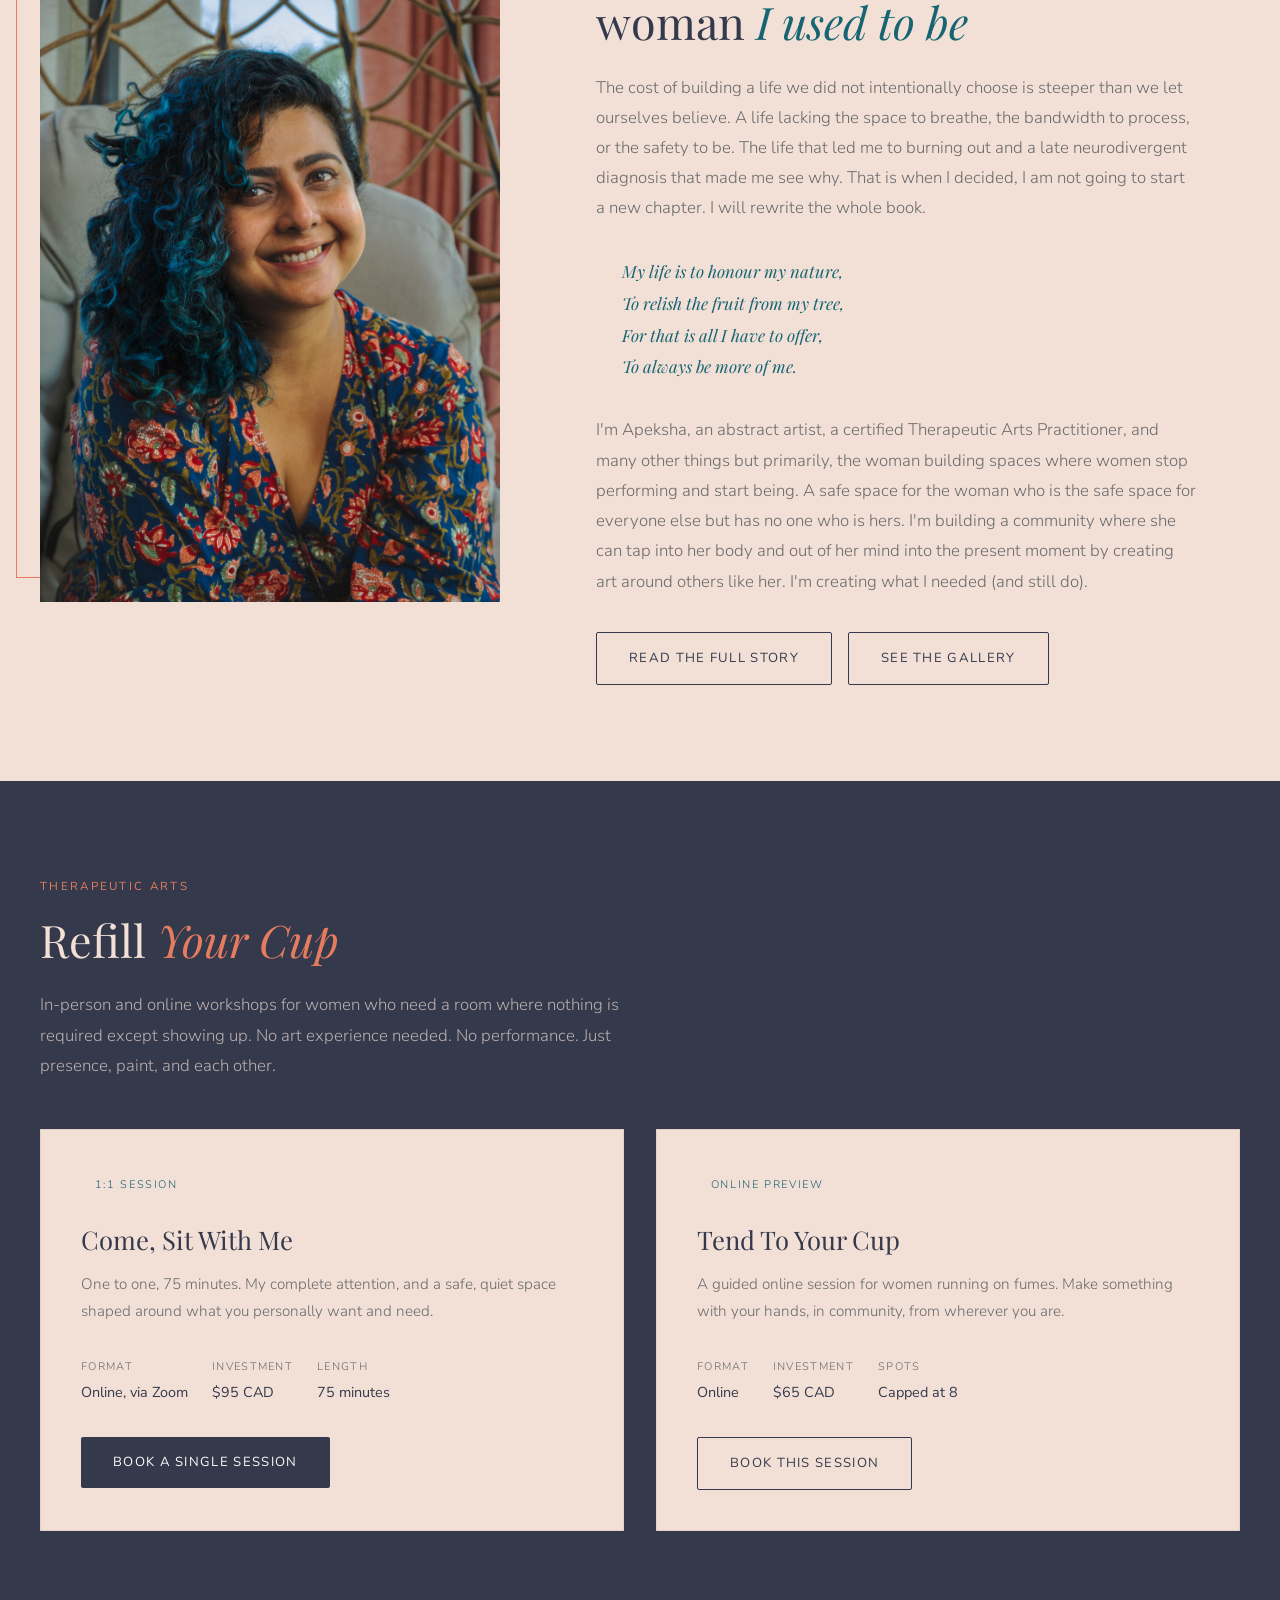
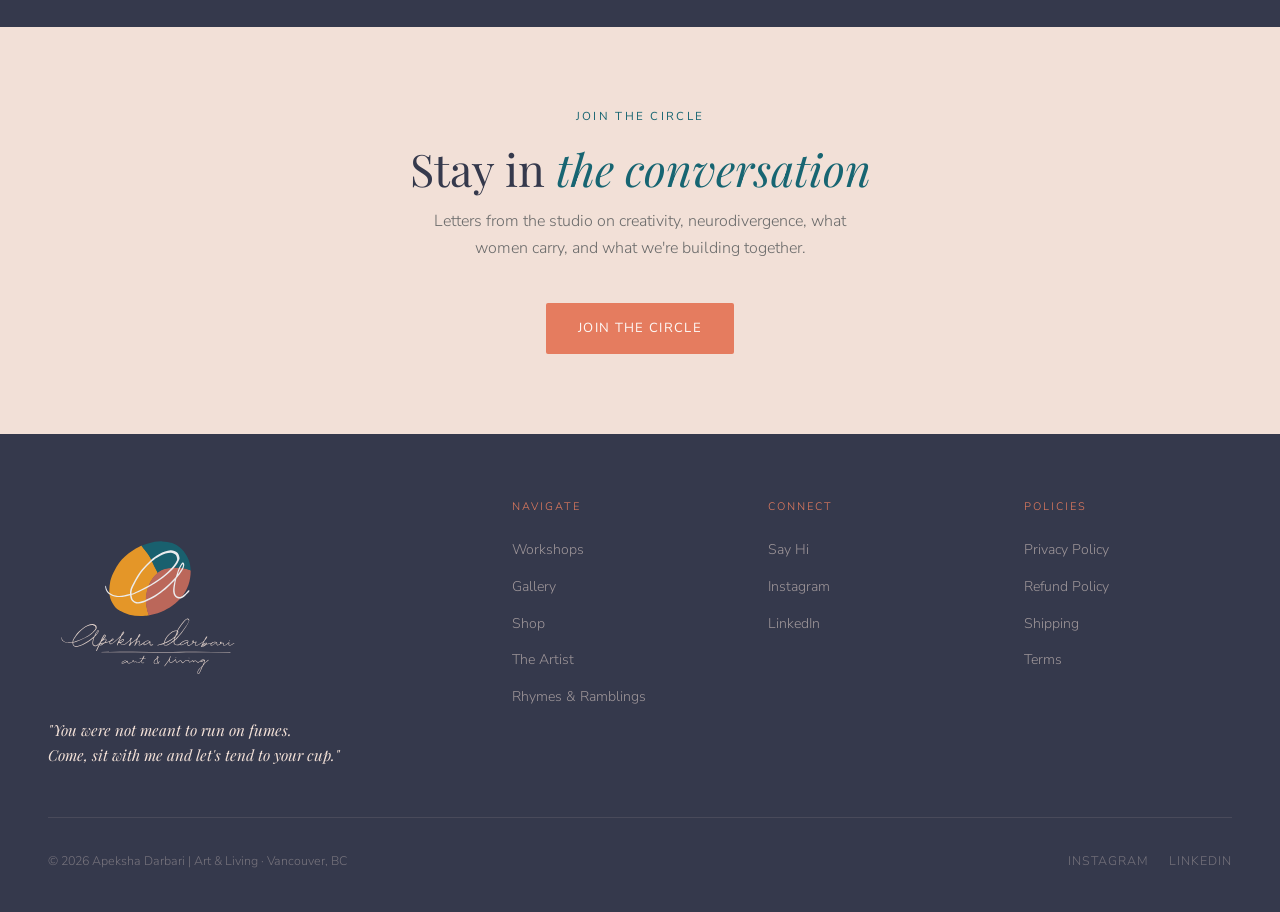
==== commit bc82ec69: "Go live with Squarespace shop: show Shop link, redirect old shop page to shop.apekshadarbari.com Co-" ====
--- a/index.html
+++ b/index.html
@@ -126,7 +126,8 @@
       <li><a href="pages/gallery.html">Gallery</a></li>
       <li><a href="pages/workshops.html">Workshops</a></li>
       <li><a href="pages/about.html">The Artist</a></li>
-      <li><a href="pages/studio.html">From the Studio</a></li>
+      <li class="studio-link"><a href="pages/studio.html">From the Studio</a></li>
+      <li class="shop-link" style="display:none"><a href="https://shop.apekshadarbari.com">Shop</a></li>
       <li><a href="pages/poetry.html">Rhymes & Ramblings</a></li>
       <li><a href="pages/contact.html">Say Hi</a></li>
       <li><a href="pages/gallery.html" class="nav-cta">See My Art</a></li>
@@ -303,7 +304,8 @@
         <ul class="footer-links">
           <li><a href="pages/workshops.html">Workshops</a></li>
           <li><a href="pages/gallery.html">Gallery</a></li>
-          <li><a href="pages/studio.html">From the Studio</a></li>
+          <li class="studio-link"><a href="pages/studio.html">From the Studio</a></li>
+          <li class="shop-link" style="display:none"><a href="https://shop.apekshadarbari.com">Shop</a></li>
           <li><a href="pages/about.html">The Artist</a></li>
           <li><a href="pages/poetry.html">Rhymes & Ramblings</a></li>
         </ul>
